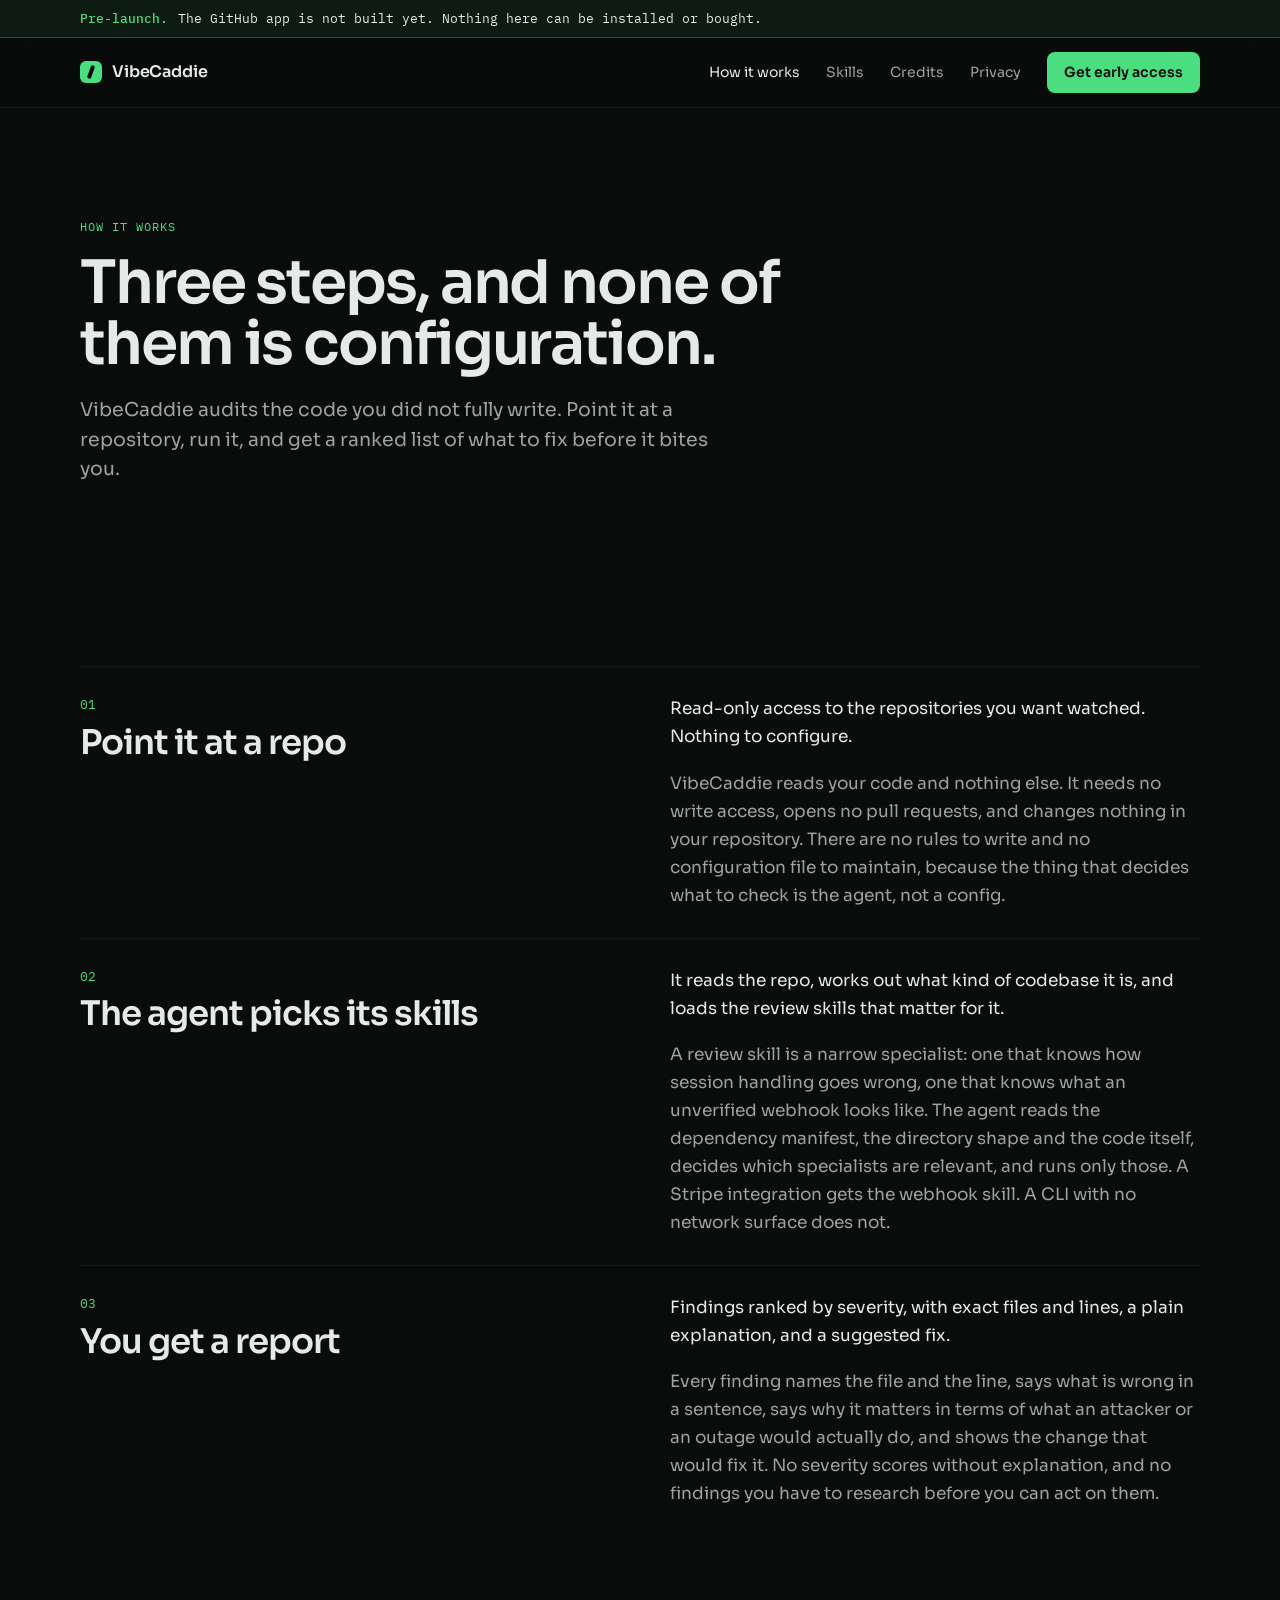
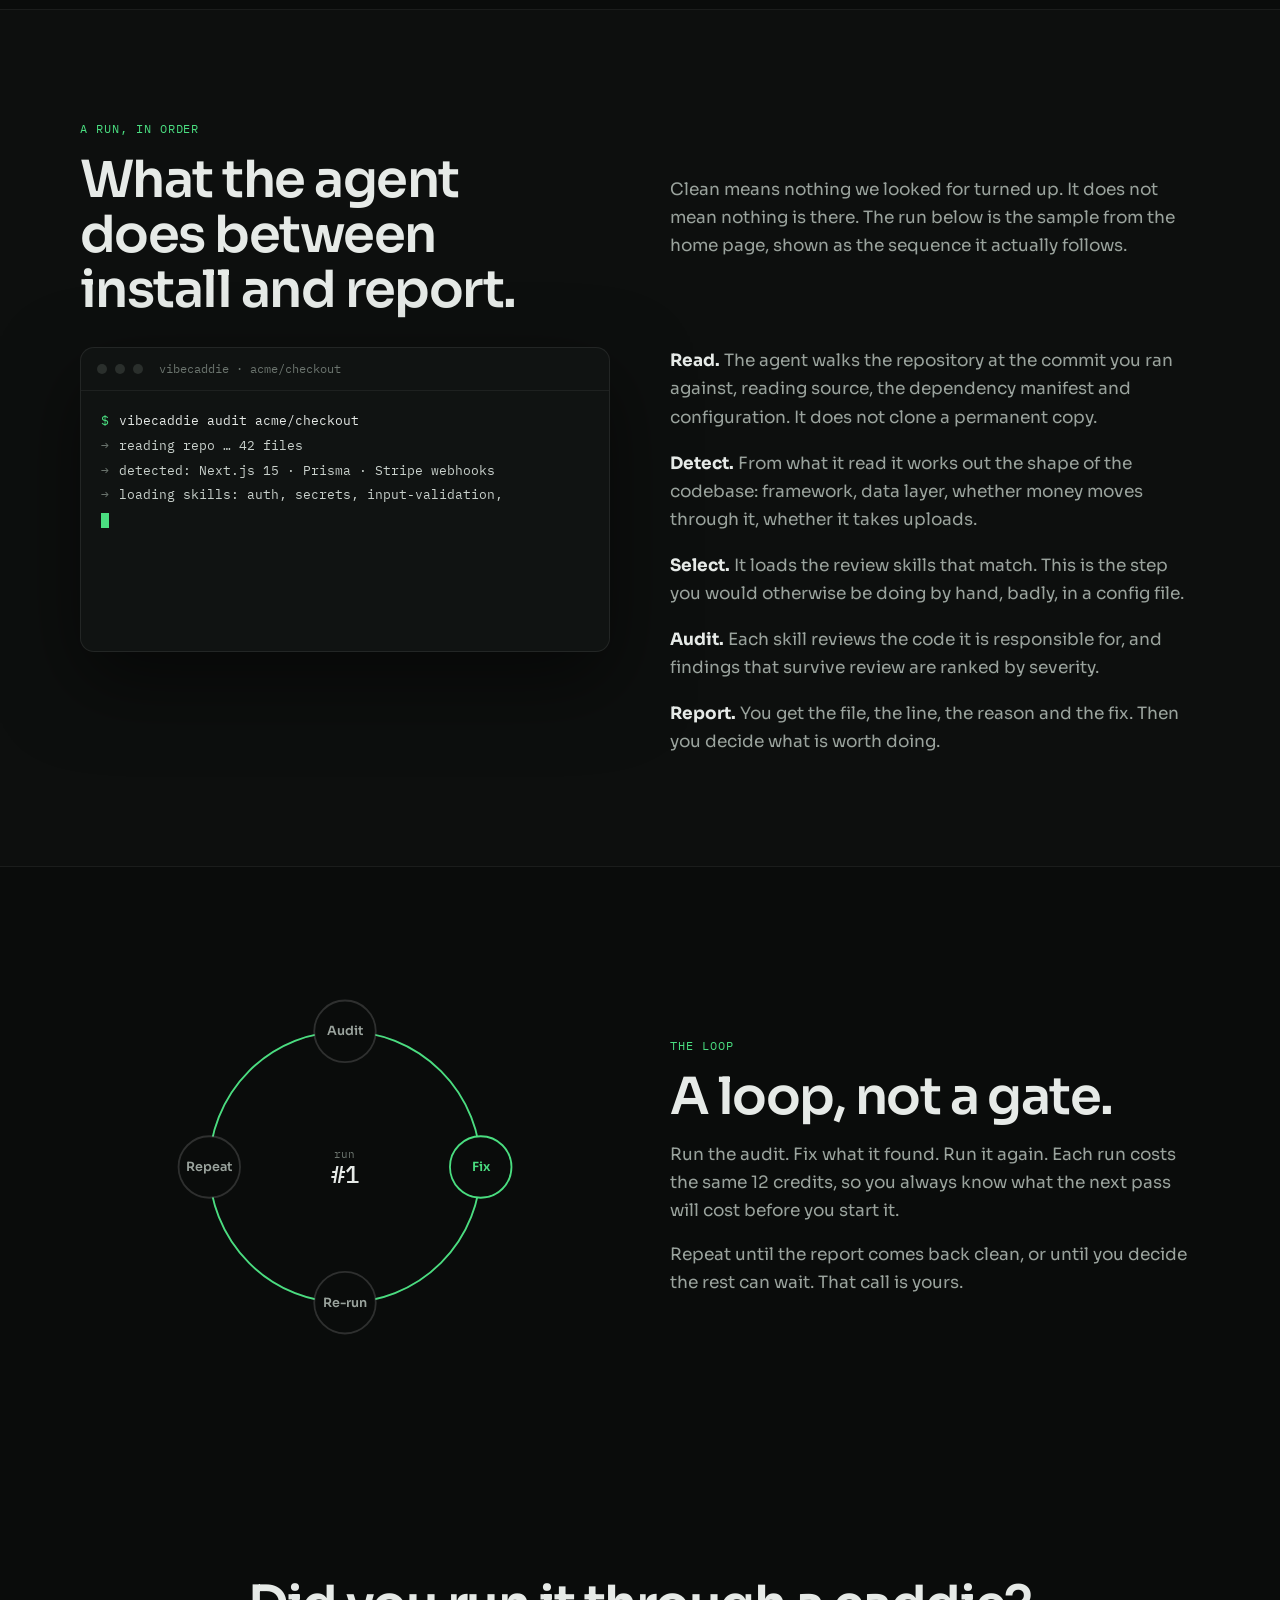
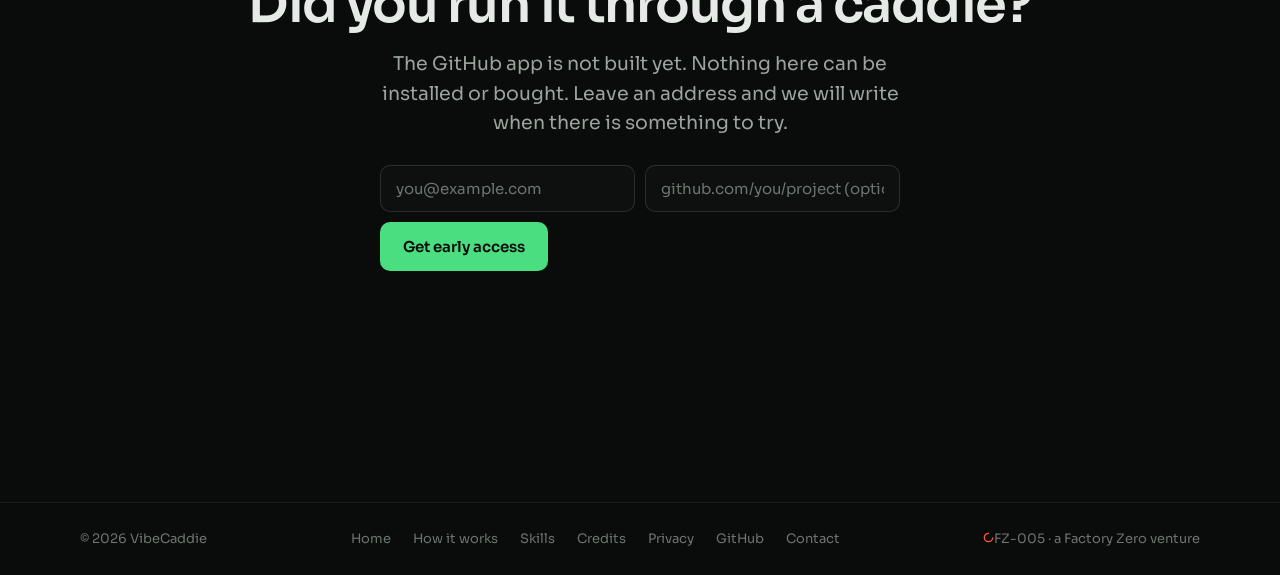
==== how-it-works/index.html @ 2d2e357c "VibeCaddie: the pre-launch site Built from the Claude Design source. Static HTML, vanilla JS, zero d" ====
<!DOCTYPE html>
<html lang="en" class="no-js">
<head>
<meta charset="utf-8">
<meta name="viewport" content="width=device-width, initial-scale=1">
<title>How it works — VibeCaddie</title>
<meta name="description" content="Point VibeCaddie at a repository with read-only access, the agent works out what the codebase is and loads the review skills that apply, and you get a report ranked by severity.">
<link rel="canonical" href="https://vibecaddie.com/how-it-works/">

<meta property="og:type" content="website">
<meta property="og:site_name" content="VibeCaddie">
<meta property="og:title" content="How it works — VibeCaddie">
<meta property="og:description" content="Point VibeCaddie at a repository with read-only access, the agent works out what the codebase is and loads the review skills that apply, and you get a report ranked by severity.">
<meta property="og:url" content="https://vibecaddie.com/how-it-works/">
<meta property="og:image" content="https://vibecaddie.com/assets/og-how-it-works.png">
<meta name="twitter:card" content="summary_large_image">
<meta name="twitter:title" content="How it works — VibeCaddie">
<meta name="twitter:description" content="Point VibeCaddie at a repository with read-only access, the agent works out what the codebase is and loads the review skills that apply, and you get a report ranked by severity.">
<meta name="twitter:image" content="https://vibecaddie.com/assets/og-how-it-works.png">

<meta name="theme-color" content="#0a0c0b">
<link rel="icon" href="/assets/favicon.svg" type="image/svg+xml">
<link rel="apple-touch-icon" href="/assets/apple-touch-icon.png">
<link rel="manifest" href="/site.webmanifest">

<link rel="alternate" type="text/plain" href="/llms.txt" title="Plain-text brief for language models">
<link rel="alternate" type="application/json" href="/vibecaddie.json" title="VibeCaddie as JSON">

<link rel="preconnect" href="https://fonts.googleapis.com">
<link rel="preconnect" href="https://fonts.gstatic.com" crossorigin>
<link href="https://fonts.googleapis.com/css2?family=Sora:wght@400;500;600;700&family=IBM+Plex+Mono:wght@400;500&display=swap" rel="stylesheet">
<link rel="stylesheet" href="/assets/vc.css">

<script type="application/ld+json">{"@context":"https://schema.org","@graph":[{"@type":"Organization","@id":"https://vibecaddie.com/#org","name":"VibeCaddie","url":"https://vibecaddie.com","email":"contact@vibecaddie.com","sameAs":["https://github.com/VibeCaddie","https://factory0.ventures"],"parentOrganization":{"@type":"Organization","name":"Factory Zero","url":"https://factory0.ventures"}},{"@type":"WebSite","@id":"https://vibecaddie.com/#site","url":"https://vibecaddie.com","name":"VibeCaddie","description":"VibeCaddie audits the code you did not fully write. Point it at a repository, run it, and get a ranked list of what to fix before it bites you.","publisher":{"@id":"https://vibecaddie.com/#org"}},{"@type":"SoftwareApplication","@id":"https://vibecaddie.com/#app","name":"VibeCaddie","applicationCategory":"DeveloperApplication","operatingSystem":"Web","description":"VibeCaddie audits the code you did not fully write. Point it at a repository, run it, and get a ranked list of what to fix before it bites you.","offers":[{"@type":"Offer","name":"Starter — 60 credits","price":"15","priceCurrency":"USD","availability":"https://schema.org/PreOrder","description":"Enough to audit one project, fix it, and run it again a few times."},{"@type":"Offer","name":"Regular — 300 credits","price":"60","priceCurrency":"USD","availability":"https://schema.org/PreOrder","description":"A run before every release for the better part of a year."},{"@type":"Offer","name":"Heavy — 1200 credits","price":"180","priceCurrency":"USD","availability":"https://schema.org/PreOrder","description":"Several repositories, or a small team running it on every branch."}]},{"@type":"BreadcrumbList","itemListElement":[{"@type":"ListItem","position":1,"name":"Home","item":"https://vibecaddie.com/"},{"@type":"ListItem","position":2,"name":"How it works","item":"https://vibecaddie.com/how-it-works/"}]}]}</script>
</head>
<body>
<a class="skip" href="#main">Skip to content</a>

<div class="status-bar">
  <div class="wrap"><b>Pre-launch.</b> <span>The GitHub app is not built yet. Nothing here can be installed or bought.</span></div>
</div>

<nav class="nav" data-open="false">
  <div class="wrap">
    <a class="wordmark" href="/"><span class="mark" aria-hidden="true"></span>VibeCaddie</a>
    <button class="nav-toggle" type="button" aria-controls="nav-links">Menu</button>
    <div class="nav-links" id="nav-links">
      <a href="/how-it-works/" aria-current="page">How it works</a>
      <a href="/skills/">Skills</a>
      <a href="/pricing/">Credits</a>
      <a href="/privacy/">Privacy</a>
      <a class="btn btn-primary btn-sm" href="/#early-access">Get early access</a>
    </div>
  </div>
</nav>
<main id="main">

<section class="section wrap" data-reveal>
  <p class="kicker">How it works</p>
  <h1 style="margin:16px 0 0;font-size:clamp(34px,5vw,60px)">Three steps, and none of them is configuration.</h1>
  <p class="lede" style="margin:22px 0 0;max-width:640px">VibeCaddie audits the code you did not fully write. Point it at a repository, run it, and get a ranked list of what to fix before it bites you.</p>
</section>

<section class="section-tight wrap" data-reveal>
  <div class="two-col" style="padding-block:28px;border-top:1px solid var(--line-2)">
    <div>
      <div class="mono" style="color:var(--green);font-size:13px">01</div>
      <h2 style="margin-top:10px;font-size:clamp(24px,3vw,34px)">Point it at a repo</h2>
    </div>
    <div class="stack">
      <p class="body strong-line">Read-only access to the repositories you want watched. Nothing to configure.</p>
      <p class="body">VibeCaddie reads your code and nothing else. It needs no write access, opens no pull requests, and changes nothing in your repository. There are no rules to write and no configuration file to maintain, because the thing that decides what to check is the agent, not a config.</p>
    </div>
  </div>
  <div class="two-col" style="padding-block:28px;border-top:1px solid var(--line-2)">
    <div>
      <div class="mono" style="color:var(--green);font-size:13px">02</div>
      <h2 style="margin-top:10px;font-size:clamp(24px,3vw,34px)">The agent picks its skills</h2>
    </div>
    <div class="stack">
      <p class="body strong-line">It reads the repo, works out what kind of codebase it is, and loads the review skills that matter for it.</p>
      <p class="body">A review skill is a narrow specialist: one that knows how session handling goes wrong, one that knows what an unverified webhook looks like. The agent reads the dependency manifest, the directory shape and the code itself, decides which specialists are relevant, and runs only those. A Stripe integration gets the webhook skill. A CLI with no network surface does not.</p>
    </div>
  </div>
  <div class="two-col" style="padding-block:28px;border-top:1px solid var(--line-2)">
    <div>
      <div class="mono" style="color:var(--green);font-size:13px">03</div>
      <h2 style="margin-top:10px;font-size:clamp(24px,3vw,34px)">You get a report</h2>
    </div>
    <div class="stack">
      <p class="body strong-line">Findings ranked by severity, with exact files and lines, a plain explanation, and a suggested fix.</p>
      <p class="body">Every finding names the file and the line, says what is wrong in a sentence, says why it matters in terms of what an attacker or an outage would actually do, and shows the change that would fix it. No severity scores without explanation, and no findings you have to research before you can act on them.</p>
    </div>
  </div>
</section>

<section class="band">
  <div class="section wrap" data-reveal>
    <div class="two-col center" style="margin-bottom:30px">
      <div>
        <p class="kicker">A run, in order</p>
        <h2 style="margin-top:14px">What the agent does between install and report.</h2>
      </div>
      <p class="body">Clean means nothing we looked for turned up. It does not mean nothing is there. The run below is the sample from the home page, shown as the sequence it actually follows.</p>
    </div>
    <div class="two-col" data-reveal>
      
  <div class="term" data-term>
    <div class="term-bar">
      <i></i><i></i><i></i><span>vibecaddie &middot; acme/checkout</span>
    </div>
    <div class="term-body">
      <div class="term-line is-cmd"><span class="pre">$</span><span class="txt">vibecaddie audit acme/checkout</span></div>
      <div class="term-line"><span class="pre">→</span><span class="txt">reading repo … 42 files</span></div>
      <div class="term-line"><span class="pre">→</span><span class="txt">detected: Next.js 15 · Prisma · Stripe webhooks</span></div>
      <div class="term-line"><span class="pre">→</span><span class="txt">loading skills: auth, secrets, input-validation,</span></div>
      <div class="term-line"><span class="pre"> </span><span class="txt">data-exposure, dependencies, error-handling</span></div>
      <div class="term-line"><span class="pre">→</span><span class="txt">auditing …</span></div>
      <div class="term-line is-ok"><span class="pre">✓</span><span class="txt">2 critical · 3 warnings · 4 notes</span></div>
      <div class="term-line"><span class="pre">·</span><span class="txt">done in 1m 48s · 12 credits</span></div>
      <span class="caret" hidden></span>
    </div>
  </div>
      <div class="stack">
        <p class="body"><b class="strong-line">Read.</b> The agent walks the repository at the commit you ran against, reading source, the dependency manifest and configuration. It does not clone a permanent copy.</p>
        <p class="body"><b class="strong-line">Detect.</b> From what it read it works out the shape of the codebase: framework, data layer, whether money moves through it, whether it takes uploads.</p>
        <p class="body"><b class="strong-line">Select.</b> It loads the review skills that match. This is the step you would otherwise be doing by hand, badly, in a config file.</p>
        <p class="body"><b class="strong-line">Audit.</b> Each skill reviews the code it is responsible for, and findings that survive review are ranked by severity.</p>
        <p class="body"><b class="strong-line">Report.</b> You get the file, the line, the reason and the fix. Then you decide what is worth doing.</p>
      </div>
    </div>
  </div>
</section>

<section class="section wrap two-col center" data-reveal>
  
    <div class="loop-fig" data-loop>
      <svg viewBox="0 0 420 420" width="380" height="380" role="img" aria-label="The audit loop: Audit, then Fix, then Re-run, then Repeat, repeating">
        <circle cx="210" cy="210" r="150" fill="none" stroke="rgba(255,255,255,.08)" stroke-width="2"/>
        <circle class="loop-ring" cx="210" cy="210" r="150" fill="none" stroke="#4ade80" stroke-width="2"/>
        <g class="loop-orbit"><circle cx="210" cy="60" r="7" fill="#4ade80"/></g>
        <g class="loop-node on">
          <circle cx="210" cy="60" r="34"/>
          <text x="210" y="60" text-anchor="middle" dominant-baseline="central">Audit</text>
        </g>
        <g class="loop-node">
          <circle cx="360" cy="210" r="34"/>
          <text x="360" y="210" text-anchor="middle" dominant-baseline="central">Fix</text>
        </g>
        <g class="loop-node">
          <circle cx="210" cy="360" r="34"/>
          <text x="210" y="360" text-anchor="middle" dominant-baseline="central">Re-run</text>
        </g>
        <g class="loop-node">
          <circle cx="60" cy="210" r="34"/>
          <text x="60" y="210" text-anchor="middle" dominant-baseline="central">Repeat</text>
        </g>
        <text x="210" y="200" text-anchor="middle" fill="#6b746e" font-family="IBM Plex Mono,monospace" font-size="12">run</text>
        <text x="210" y="228" text-anchor="middle" fill="#e6eae7" font-family="IBM Plex Mono,monospace" font-size="26" font-weight="500" data-run-no>#1</text>
      </svg>
    </div>
  <div>
    <p class="kicker">The loop</p>
    <h2 style="margin-top:14px">A loop, not a gate.</h2>
    <p class="body" style="margin-top:16px">Run the audit. Fix what it found. Run it again. Each run costs the same 12 credits, so you always know what the next pass will cost before you start it.</p>
    <p class="body" style="margin-top:16px">Repeat until the report comes back clean, or until you decide the rest can wait. That call is yours.</p>
  </div>
</section>


<section class="section wrap" id="early-access" style="text-align:center" data-reveal>
  <h2>Did you run it through a caddie?</h2>
  <p class="lede" style="margin:18px auto 0;max-width:560px">The GitHub app is not built yet. Nothing here can be installed or bought. Leave an address and we will write when there is something to try.</p>
  <div style="display:flex;justify-content:center;margin-top:26px">
<form class="ea" id="early-access-form" data-early-access data-fallback="contact@vibecaddie.com" method="post" action="/api/early-access">
  <div class="ea-row">
    <input type="email" name="email" required autocomplete="email" placeholder="you@example.com" aria-label="Your email address">
    <input type="text" name="repo" placeholder="github.com/you/project (optional)" aria-label="A repository you would point it at">
    <button class="btn btn-primary" type="submit">Get early access</button>
  </div>
  <label class="hp" aria-hidden="true">Company <input type="text" name="company" tabindex="-1" autocomplete="off"></label>
  <p class="ea-msg" role="status" aria-live="polite"></p>
</form></div>
</section>
</main>

<footer class="foot">
  <div class="wrap">
    <span>&copy; <span data-year>2026</span> VibeCaddie</span>
    <nav class="foot-nav" aria-label="Footer">
      <a href="/">Home</a>
      <a href="/how-it-works/">How it works</a>
      <a href="/skills/">Skills</a>
      <a href="/pricing/">Credits</a>
      <a href="/privacy/">Privacy</a>
      <a href="https://github.com/VibeCaddie" rel="noopener">GitHub</a>
      <a href="mailto:contact@vibecaddie.com">Contact</a>
    </nav>
    <span class="fz-credit"><a href="https://factory0.ventures" rel="noopener"><svg class="fz-ring" viewBox="0 0 16 16" width="11" height="11" aria-hidden="true" focusable="false"><circle cx="8" cy="8" r="6.1" fill="none" stroke="#FF5A36" stroke-width="1.9" stroke-dasharray="28.7 9.6"/></svg><span>FZ-005 &middot; a Factory Zero venture</span></a></span>
  </div>
</footer>
<script src="/assets/vc-data.js"></script>
<script src="/assets/vc-common.js"></script>
</body>
</html>
---- assets/vc.css ----
/* VibeCaddie — one stylesheet, token driven.
   Palette and type come from the Claude Design source. */

:root {
  --bg:       #0a0c0b;
  --panel:    #0e100f;
  --panel-2:  #101312;
  --band:     #0d0f0e;
  --ink:      #e6eae7;
  --muted:    #9aa39d;
  --dim:      #6b746e;
  --green:    #4ade80;
  --green-lt: #6ee7a0;
  --critical: #fb7185;
  --warning:  #fbbf24;
  --cream:    #f3e9d6;
  --silver:   #c9d1cc;

  --line:     rgba(255,255,255,.08);
  --line-2:   rgba(255,255,255,.06);
  --line-3:   rgba(255,255,255,.12);
  --green-dim:rgba(74,222,128,.30);
  --green-bg: rgba(74,222,128,.07);

  --sans: 'Sora', system-ui, -apple-system, 'Segoe UI', sans-serif;
  --mono: 'IBM Plex Mono', ui-monospace, SFMono-Regular, Menlo, monospace;

  --wrap: 1200px;
  --gutter: clamp(20px, 5vw, 40px);
}

* { box-sizing: border-box; }

html { scroll-behavior: smooth; }

body {
  margin: 0;
  background: var(--bg);
  color: var(--ink);
  font-family: var(--sans);
  font-size: 16px;
  line-height: 1.5;
  -webkit-font-smoothing: antialiased;
  overflow-x: hidden;
}

a { color: inherit; text-decoration: none; }
a:hover { color: var(--green); }
::selection { background: var(--green); color: var(--bg); }

img, svg { max-width: 100%; }

:focus-visible {
  outline: 2px solid var(--green);
  outline-offset: 3px;
  border-radius: 4px;
}

.skip {
  position: absolute; left: -9999px; top: 0; z-index: 100;
  background: var(--green); color: var(--bg);
  padding: 10px 16px; font-weight: 600; border-radius: 0 0 8px 0;
}
.skip:focus { left: 0; color: var(--bg); }

.wrap { max-width: var(--wrap); margin: 0 auto; padding-inline: var(--gutter); }
.band { background: var(--band); border-block: 1px solid var(--line-2); }

/* ── type ──────────────────────────────────────────────────── */
h1, h2, h3 { font-weight: 600; letter-spacing: -.03em; line-height: 1.08; margin: 0; text-wrap: balance; }
h1 { font-size: clamp(38px, 6vw, 78px); letter-spacing: -.035em; line-height: 1.02; }
h2 { font-size: clamp(28px, 4vw, 52px); }
h3 { font-size: clamp(19px, 2.2vw, 22px); letter-spacing: -.02em; }

p { margin: 0; }
.lede  { font-size: clamp(16px, 1.6vw, 19px); line-height: 1.55; color: var(--muted); }
.body  { font-size: clamp(15px, 1.4vw, 17px); line-height: 1.65; color: var(--muted); }
.strong-line { color: var(--ink); }

.kicker {
  font-family: var(--mono); font-size: 12px; color: var(--green);
  letter-spacing: .08em; text-transform: uppercase; margin: 0;
}
.mono { font-family: var(--mono); }
.dim  { color: var(--dim); }

.section { padding-block: clamp(64px, 9vw, 110px); }
.section-tight { padding-block: clamp(40px, 6vw, 72px); }

/* ── status banner ─────────────────────────────────────────── */
.status-bar {
  background: var(--green-bg);
  border-bottom: 1px solid var(--green-dim);
  font-family: var(--mono); font-size: 12.5px; color: var(--ink);
}
.status-bar .wrap { padding-block: 9px; display: flex; gap: 10px; align-items: baseline; flex-wrap: wrap; }
.status-bar b { color: var(--green); font-weight: 500; }

/* ── nav ───────────────────────────────────────────────────── */
.nav {
  position: sticky; top: 0; z-index: 50;
  background: rgba(10,12,11,.72);
  backdrop-filter: blur(14px);
  border-bottom: 1px solid var(--line-2);
}
.nav .wrap { display: flex; align-items: center; justify-content: space-between; gap: 16px; padding-block: 14px; }
.wordmark { display: inline-flex; align-items: center; gap: 10px; font-weight: 600; letter-spacing: -.01em; font-size: 16px; }
.wordmark:hover { color: var(--ink); }
.mark {
  width: 22px; height: 22px; border-radius: 6px; background: var(--green);
  display: inline-block; position: relative; flex: none;
}
.mark::after {
  content: ''; position: absolute; left: 9px; top: 4px;
  width: 4px; height: 14px; background: var(--bg);
  border-radius: 2px; transform: rotate(20deg);
}
.nav-links { display: flex; gap: 26px; align-items: center; font-size: 14px; color: var(--muted); }
.nav-links a[aria-current="page"] { color: var(--ink); }
.nav-toggle { display: none; }

/* ── buttons ───────────────────────────────────────────────── */
.btn {
  display: inline-flex; align-items: center; justify-content: center; gap: 10px;
  font-family: var(--sans); font-weight: 600; font-size: 15px;
  padding: 14px 22px; border-radius: 10px; border: 1px solid transparent;
  cursor: pointer; transition: transform .2s, box-shadow .2s, background .2s, border-color .2s;
}
.btn-primary { background: var(--green); color: var(--bg); }
.btn-primary:hover { background: var(--green-lt); color: var(--bg); transform: translateY(-2px); box-shadow: 0 12px 40px rgba(74,222,128,.28); }
.btn-ghost { background: transparent; color: var(--ink); border-color: var(--line-3); }
.btn-ghost:hover { border-color: var(--green-dim); color: var(--ink); }
.btn-sm { padding: 9px 16px; font-size: 14px; border-radius: 8px; }
.btn:disabled, .btn[aria-disabled="true"] { opacity: .55; cursor: not-allowed; transform: none; box-shadow: none; }

/* ── hero ──────────────────────────────────────────────────── */
.hero { position: relative; }
.hero .wrap {
  display: grid; grid-template-columns: minmax(0,1.1fr) minmax(0,.9fr);
  gap: clamp(32px, 5vw, 56px); align-items: center;
  padding-block: clamp(56px, 9vw, 130px);
}
.hero-grid {
  position: absolute; inset: 0; pointer-events: none;
  background-image:
    linear-gradient(rgba(255,255,255,.035) 1px, transparent 1px),
    linear-gradient(90deg, rgba(255,255,255,.035) 1px, transparent 1px);
  background-size: 64px 64px;
  -webkit-mask-image: radial-gradient(ellipse 70% 60% at 50% 40%, #000 30%, transparent 100%);
          mask-image: radial-gradient(ellipse 70% 60% at 50% 40%, #000 30%, transparent 100%);
}
.hero-col { position: relative; }
.pill {
  display: inline-flex; align-items: center; gap: 8px;
  font-family: var(--mono); font-size: 12px; color: var(--green);
  border: 1px solid var(--green-dim); padding: 6px 12px; border-radius: 999px;
}
.pill .dot { width: 6px; height: 6px; border-radius: 50%; background: var(--green); flex: none; }
h1 .accent { color: var(--green); }
.hero-actions { display: flex; align-items: center; gap: 18px; flex-wrap: wrap; margin-top: 34px; }
.hero-note { font-family: var(--mono); font-size: 13px; color: var(--dim); }

/* ── terminal ──────────────────────────────────────────────── */
.term {
  background: var(--panel-2); border: 1px solid var(--line);
  border-radius: 14px; overflow: hidden; box-shadow: 0 30px 80px rgba(0,0,0,.5);
}
.term-bar {
  display: flex; align-items: center; gap: 8px; padding: 12px 16px;
  border-bottom: 1px solid var(--line-2);
  font-family: var(--mono); font-size: 12px; color: var(--dim);
}
.term-bar i { width: 10px; height: 10px; border-radius: 50%; background: #2a2f2c; display: inline-block; }
.term-bar span { margin-left: 8px; }
.term-body {
  padding: 18px 20px; min-height: 260px;
  font-family: var(--mono); font-size: 13px; line-height: 1.9; color: var(--silver);
}
.term-line { display: flex; gap: 10px; }
.term-line .pre { flex: none; color: var(--dim); }
.term-line.is-cmd .pre { color: var(--green); }
.term-line.is-cmd .txt { color: var(--ink); }
.term-line.is-ok  .pre { color: var(--green); }
.term-line.is-ok  .txt { color: var(--ink); }
.caret {
  display: inline-block; width: 8px; height: 15px; background: var(--green);
  vertical-align: middle; animation: vcBlink 1s steps(1) infinite;
}

/* ── cards ─────────────────────────────────────────────────── */
.cards { display: grid; grid-template-columns: repeat(3, minmax(0,1fr)); gap: 20px; }
.card {
  padding: 28px 26px; border: 1px solid var(--line); border-radius: 14px;
  background: var(--panel); transition: border-color .3s, transform .3s;
}
.card:hover { border-color: var(--green-dim); transform: translateY(-4px); }
.card .n { font-family: var(--mono); font-size: 13px; color: var(--green); }
.card h3 { margin: 16px 0 10px; }
.card p { color: var(--muted); line-height: 1.6; font-size: 15.5px; }

.two-col { display: grid; grid-template-columns: minmax(0,1fr) minmax(0,1fr); gap: clamp(28px, 5vw, 60px); align-items: start; }
.two-col.center { align-items: center; }
.stack { display: flex; flex-direction: column; gap: 18px; }

/* ── sample report ─────────────────────────────────────────── */
.sample-note {
  display: inline-flex; align-items: center; gap: 8px;
  font-family: var(--mono); font-size: 12px; color: var(--warning);
  border: 1px solid rgba(251,191,36,.35); background: rgba(251,191,36,.08);
  padding: 5px 11px; border-radius: 999px;
}
.report {
  background: var(--bg); border: 1px solid var(--line-3);
  border-radius: 16px; overflow: hidden; box-shadow: 0 40px 100px rgba(0,0,0,.55);
}
.report-head {
  display: flex; justify-content: space-between; align-items: center; gap: 16px;
  padding: 16px 22px; border-bottom: 1px solid var(--line); flex-wrap: wrap;
  font-family: var(--mono); font-size: 13px;
}
.report-head .repo { color: var(--dim); }
.chips { display: flex; gap: 8px; font-family: var(--mono); font-size: 12px; flex-wrap: wrap; }
.chip { padding: 4px 10px; border-radius: 6px; }
.chip.critical { background: rgba(251,113,133,.12); color: var(--critical); }
.chip.warning  { background: rgba(251,191,36,.12);  color: var(--warning); }
.chip.note     { background: rgba(255,255,255,.06); color: var(--muted); }
.report-scope {
  padding: 11px 22px; font-family: var(--mono); font-size: 12.5px;
  color: var(--dim); border-bottom: 1px solid var(--line-2);
}
.report-body { display: grid; grid-template-columns: minmax(0,1fr) minmax(0,1.15fr); }
.finding-list { border-right: 1px solid var(--line-2); }
.finding {
  display: flex; gap: 14px; padding: 15px 22px; width: 100%;
  border: 0; border-bottom: 1px solid rgba(255,255,255,.05);
  background: transparent; cursor: pointer; text-align: left;
  font-family: var(--sans); color: var(--ink); transition: background .2s;
}
.finding:hover { background: rgba(255,255,255,.03); }
.finding[aria-selected="true"] { background: var(--green-bg); }
.finding .dot { margin-top: 6px; width: 8px; height: 8px; border-radius: 50%; flex: none; }
.finding .dot.critical { background: var(--critical); }
.finding .dot.warning  { background: var(--warning); }
.finding .t { font-size: 14.5px; line-height: 1.4; }
.finding .p { margin-top: 5px; font-family: var(--mono); font-size: 12px; color: var(--dim);
  white-space: nowrap; overflow: hidden; text-overflow: ellipsis; }
.finding-more { padding: 13px 22px; font-family: var(--mono); font-size: 12px; color: var(--dim); }
.detail { padding: 24px 26px; }
.detail-meta { display: flex; align-items: center; gap: 10px; font-family: var(--mono); font-size: 12px; flex-wrap: wrap; }
.sev {
  padding: 3px 8px; border-radius: 5px; text-transform: uppercase; letter-spacing: .06em;
}
.sev.critical { background: rgba(251,113,133,.12); color: var(--critical); }
.sev.warning  { background: rgba(251,191,36,.12);  color: var(--warning); }
.detail h3 { margin: 13px 0 0; line-height: 1.3; }
.detail-path { margin-top: 6px; font-family: var(--mono); font-size: 12.5px; color: var(--green); word-break: break-all; }
.detail-grid { margin-top: 20px; display: grid; gap: 14px; font-size: 14.5px; line-height: 1.6; color: var(--silver); }
.detail-grid .label {
  color: var(--dim); font-family: var(--mono); font-size: 12px;
  text-transform: uppercase; letter-spacing: .06em; display: block; margin-bottom: 4px;
}
.diff {
  margin-top: 18px; background: var(--panel); border: 1px solid rgba(255,255,255,.07);
  border-radius: 10px; padding: 13px 0; font-family: var(--mono);
  font-size: 12.5px; line-height: 1.75; overflow-x: auto;
}
.diff div { white-space: pre; padding-inline: 15px; color: var(--muted); }
.diff .add { color: var(--green); background: rgba(74,222,128,.08); }
.diff .del { color: var(--critical); background: rgba(251,113,133,.08); }

/* ── skills ────────────────────────────────────────────────── */
.skill-cloud { display: flex; flex-wrap: wrap; gap: 10px; position: relative; padding-bottom: 18px; }
.skill-tag {
  display: inline-flex; align-items: center; gap: 10px;
  padding: 11px 15px; border-radius: 10px; font-size: 14px; font-weight: 500;
  border: 1px solid var(--line); background: var(--panel); color: var(--dim);
  transition: color .5s, background .5s, border-color .5s, transform .5s;
}
.skill-tag .dot { width: 7px; height: 7px; border-radius: 50%; background: #2a2f2c; flex: none; transition: background .5s, box-shadow .5s; }
.skill-tag .loaded { font-family: var(--mono); font-size: 11px; color: var(--green); opacity: 0; transition: opacity .4s; }
.skill-tag.on { border-color: rgba(74,222,128,.45); background: var(--green-bg); color: var(--ink); transform: translateY(-2px); }
.skill-tag.on .dot { background: var(--green); box-shadow: 0 0 10px var(--green); }
.skill-tag.on .loaded { opacity: 1; }
.detect-row { margin-top: 26px; display: flex; align-items: center; gap: 12px; font-family: var(--mono); font-size: 13px; flex-wrap: wrap; }
.detect-name { color: var(--ink); padding: 6px 12px; border: 1px solid var(--line-3); border-radius: 6px; min-width: 200px; display: inline-block; }

.skill-table { display: grid; gap: 0; border: 1px solid var(--line); border-radius: 14px; overflow: hidden; }
.skill-row { display: grid; grid-template-columns: minmax(0,.8fr) minmax(0,2fr); gap: 20px; padding: 20px 24px; border-bottom: 1px solid var(--line-2); background: var(--panel); }
.skill-row:last-child { border-bottom: 0; }
.skill-row h3 { font-size: 17px; letter-spacing: -.01em; }
.skill-row p { color: var(--muted); font-size: 15px; line-height: 1.6; }

/* ── loop diagram ──────────────────────────────────────────── */
.loop-fig { display: flex; justify-content: center; }
.loop-fig svg { max-width: 100%; height: auto; }
.loop-node circle { fill: var(--bg); stroke: rgba(255,255,255,.15); stroke-width: 2; transition: stroke .4s; }
.loop-node text  { fill: var(--muted); font-family: var(--sans); font-size: 14px; font-weight: 600; transition: fill .4s; }
.loop-node.on circle { stroke: var(--green); }
.loop-node.on text   { fill: var(--green); }

/* ── pricing ───────────────────────────────────────────────── */
.packs { display: grid; grid-template-columns: repeat(3, minmax(0,1fr)); gap: 20px; align-items: stretch; }
.pack {
  position: relative; padding: 30px 28px; border-radius: 16px;
  border: 1px solid var(--line); background: var(--panel);
  display: flex; flex-direction: column; gap: 18px;
  transition: transform .3s, border-color .3s;
}
.pack:hover { transform: translateY(-6px); border-color: rgba(74,222,128,.5); }
.pack-name { font-size: 15px; font-weight: 600; color: var(--ink); }
.pack-price { display: flex; align-items: baseline; gap: 8px; }
.pack-price b { font-size: 42px; font-weight: 600; letter-spacing: -.03em; }
.pack-price span { color: var(--dim); font-size: 14px; }
.pack-rows {
  font-family: var(--mono); font-size: 13px; color: var(--muted);
  display: grid; gap: 6px; padding-block: 15px;
  border-block: 1px solid rgba(255,255,255,.07);
}
.pack-rows div { display: flex; justify-content: space-between; gap: 12px; }
.pack-rows b { color: var(--ink); font-weight: 400; }
.pack-rows .per { color: var(--green); }
.pack-desc { font-size: 14px; color: var(--muted); line-height: 1.55; flex: 1; }
.pack-cta {
  text-align: center; padding: 12px; border-radius: 9px;
  font-family: var(--mono); font-size: 13px; color: var(--dim);
  border: 1px dashed var(--line-3);
}

/* ── faq ───────────────────────────────────────────────────── */
.faq { display: grid; gap: 0; border-top: 1px solid var(--line-2); }
.faq-item { border-bottom: 1px solid var(--line-2); padding-block: 22px; }
.faq-item h3 { font-size: 17px; margin-bottom: 8px; }
.faq-item p { color: var(--muted); font-size: 15.5px; line-height: 1.6; }

/* ── facts table ───────────────────────────────────────────── */
.facts { width: 100%; border-collapse: collapse; }
.facts th, .facts td { text-align: left; vertical-align: top; padding: 15px 0; border-bottom: 1px solid var(--line-2); }
.facts th { width: 34%; font-weight: 500; color: var(--ink); font-size: 15px; padding-right: 20px; }
.facts td { color: var(--muted); font-size: 15px; line-height: 1.6; }

/* ── mascots ───────────────────────────────────────────────── */
.mascot { position: absolute; pointer-events: none; z-index: 2; }
.mascot svg { display: block; height: auto; }
.mascot--hero  { right: 3%;  top: -104px; width: clamp(92px, 13vw, 164px); }
.mascot--report{ left: -14px; bottom: -34px; width: clamp(84px, 11vw, 140px); }
.mascot--skills{ left: -46px; bottom: -74px; width: clamp(68px, 8vw, 104px); transform: scaleX(-1); }
.mascot--price { right: 8px;  bottom: -26px; width: clamp(76px, 10vw, 118px); }

/* ── early access form ─────────────────────────────────────── */
.ea { max-width: 520px; }
.ea-row { display: flex; gap: 10px; flex-wrap: wrap; }
.ea input {
  flex: 1 1 220px; min-width: 0;
  background: var(--panel); border: 1px solid var(--line-3); border-radius: 10px;
  padding: 13px 15px; color: var(--ink); font-family: var(--sans); font-size: 15px;
}
.ea input::placeholder { color: var(--dim); }
.ea input:focus { outline: 2px solid var(--green); outline-offset: 2px; border-color: transparent; }
.ea .hp { position: absolute; left: -9999px; width: 1px; height: 1px; overflow: hidden; }
.ea-msg { margin-top: 12px; font-family: var(--mono); font-size: 13px; min-height: 20px; }
.ea-msg.ok   { color: var(--green); }
.ea-msg.err  { color: var(--warning); }

/* ── footer ────────────────────────────────────────────────── */
.foot { border-top: 1px solid var(--line-2); margin-top: clamp(48px, 7vw, 90px); }
.foot .wrap { padding-block: 26px; display: flex; justify-content: space-between; align-items: center; gap: 18px; flex-wrap: wrap; font-size: 13px; color: var(--dim); }
.foot-nav { display: flex; gap: 22px; flex-wrap: wrap; }
.fz-credit { display: inline-flex; align-items: center; gap: 7px; }
.fz-ring { flex: none; }

/* ── reveal ────────────────────────────────────────────────── */
[data-reveal] { opacity: 0; transform: translateY(24px); transition: opacity .8s cubic-bezier(.2,.8,.2,1), transform .8s cubic-bezier(.2,.8,.2,1); }
[data-reveal].in { opacity: 1; transform: none; }
.no-js [data-reveal] { opacity: 1; transform: none; }

@keyframes vcBlink { 0%,49% { opacity: 1 } 50%,100% { opacity: 0 } }
@keyframes vcFloat { 0%,100% { transform: translateY(0) rotate(-1deg) } 50% { transform: translateY(-10px) rotate(1.5deg) } }
@keyframes vcSpin  { to { transform: rotate(360deg) } }
@keyframes vcDash  { to { stroke-dashoffset: 0 } }
.float { animation: vcFloat 6s ease-in-out infinite; }
.mascot--report .float { animation-duration: 7s; }
.mascot--skills .float { animation-duration: 8s; }
.mascot--price  .float { animation-duration: 6.5s; }
.loop-orbit { animation: vcSpin 8s linear infinite; transform-origin: 210px 210px; }
.loop-ring  { stroke-dasharray: 942; stroke-dashoffset: 942; transform: rotate(-90deg); transform-origin: 210px 210px; }
.loop-ring.in { animation: vcDash 2.2s ease-out forwards; }

/* ── responsive ────────────────────────────────────────────── */
@media (max-width: 900px) {
  .hero .wrap { grid-template-columns: minmax(0,1fr); }
  .two-col { grid-template-columns: minmax(0,1fr); }
  .cards, .packs { grid-template-columns: minmax(0,1fr); }
  .report-body { grid-template-columns: minmax(0,1fr); }
  .finding-list { border-right: 0; border-bottom: 1px solid var(--line-2); }
  .skill-row { grid-template-columns: minmax(0,1fr); gap: 8px; }
  .mascot--hero { position: static; width: 132px; margin: 0 0 8px; }
  .mascot--report, .mascot--skills, .mascot--price { display: none; }

  .nav-toggle {
    display: inline-flex; align-items: center; gap: 8px;
    background: transparent; border: 1px solid var(--line-3); border-radius: 8px;
    color: var(--ink); font-family: var(--mono); font-size: 13px;
    padding: 8px 13px; cursor: pointer;
  }
  .nav-links {
    display: none; position: absolute; left: 0; right: 0; top: 100%;
    flex-direction: column; align-items: stretch; gap: 0;
    background: var(--bg); border-bottom: 1px solid var(--line);
    padding: 8px var(--gutter) 18px;
  }
  .nav[data-open="true"] .nav-links { display: flex; }
  .nav-links a { padding-block: 12px; border-bottom: 1px solid var(--line-2); }
  .nav-links .btn { margin-top: 14px; }
  .nav .wrap { position: relative; }
}

@media (max-width: 420px) {
  .term-body { font-size: 12px; padding: 14px 15px; }
  .report-head, .report-scope, .finding, .detail { padding-inline: 16px; }
  .pack-price b { font-size: 36px; }
}

@media (prefers-reduced-motion: reduce) {
  html { scroll-behavior: auto; }
  *, *::before, *::after { animation: none !important; transition: none !important; }
  [data-reveal] { opacity: 1; transform: none; }
  .loop-ring { stroke-dashoffset: 0; }
}
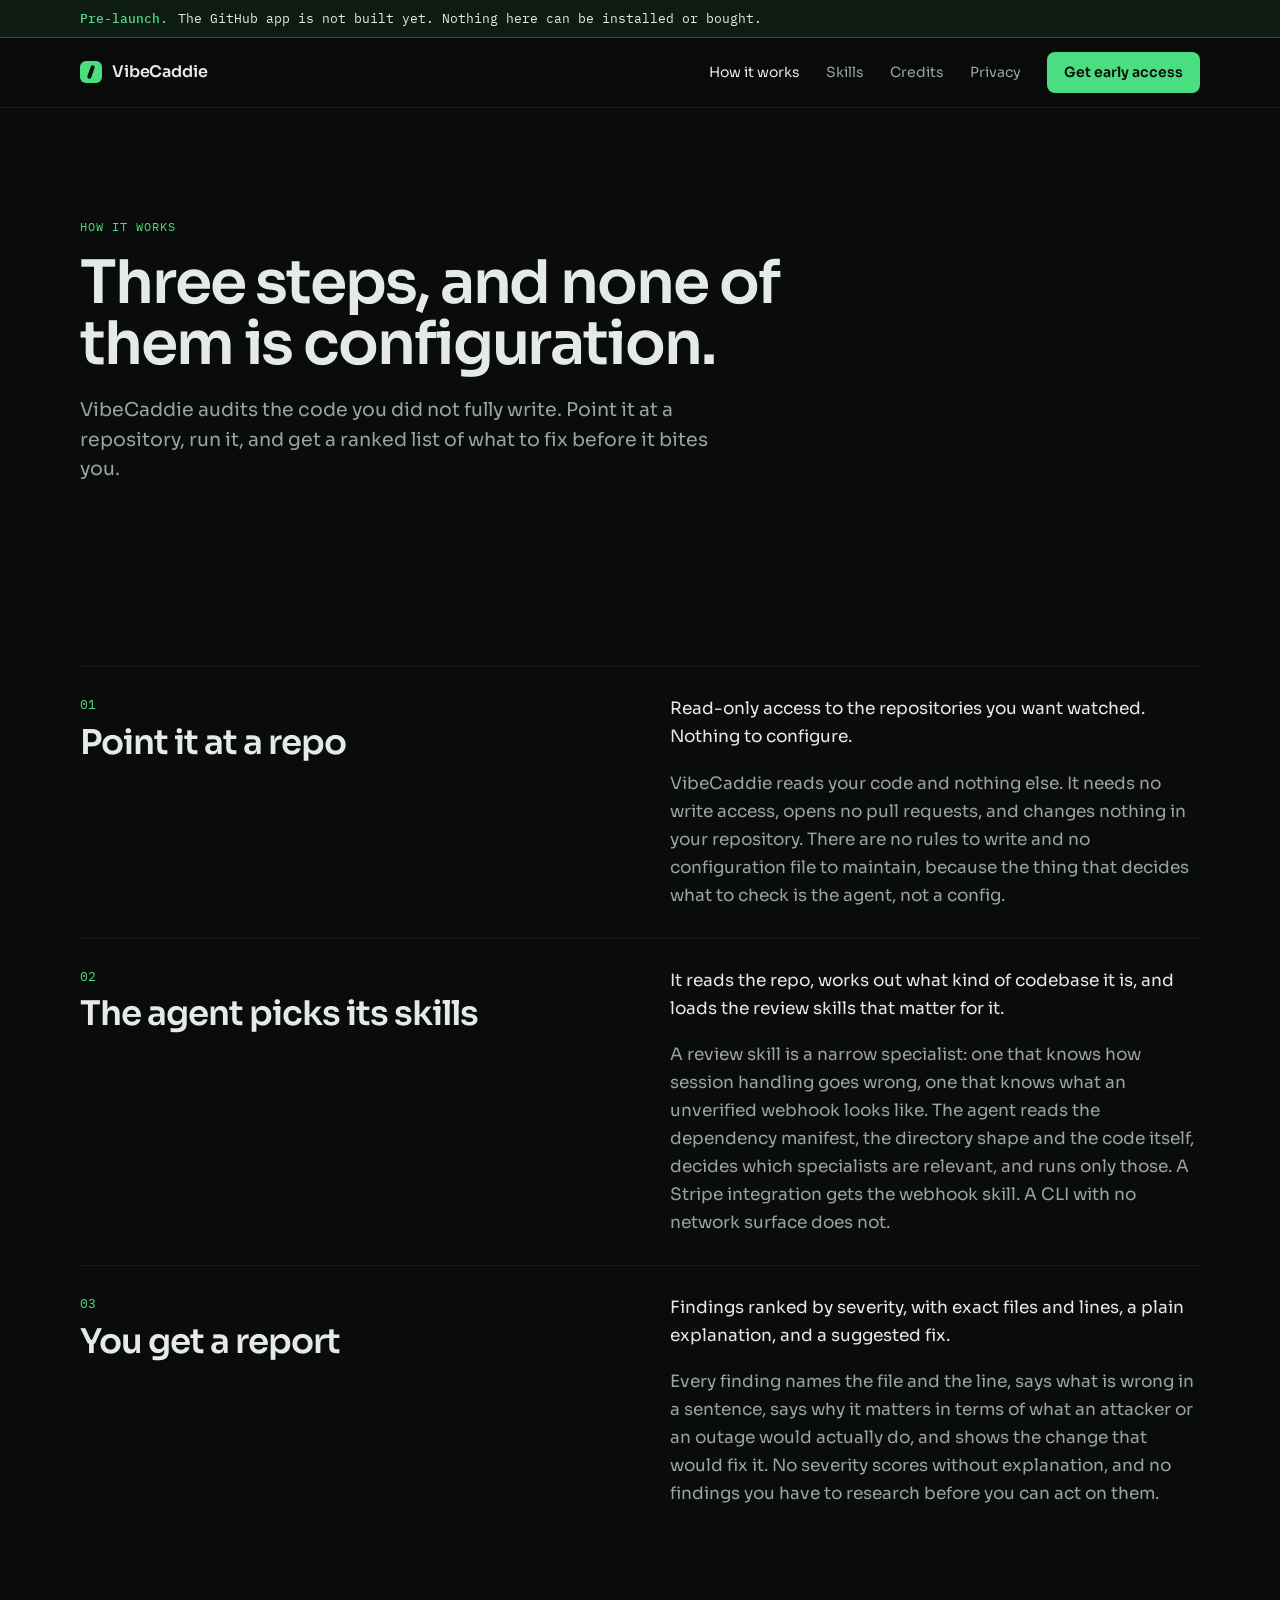
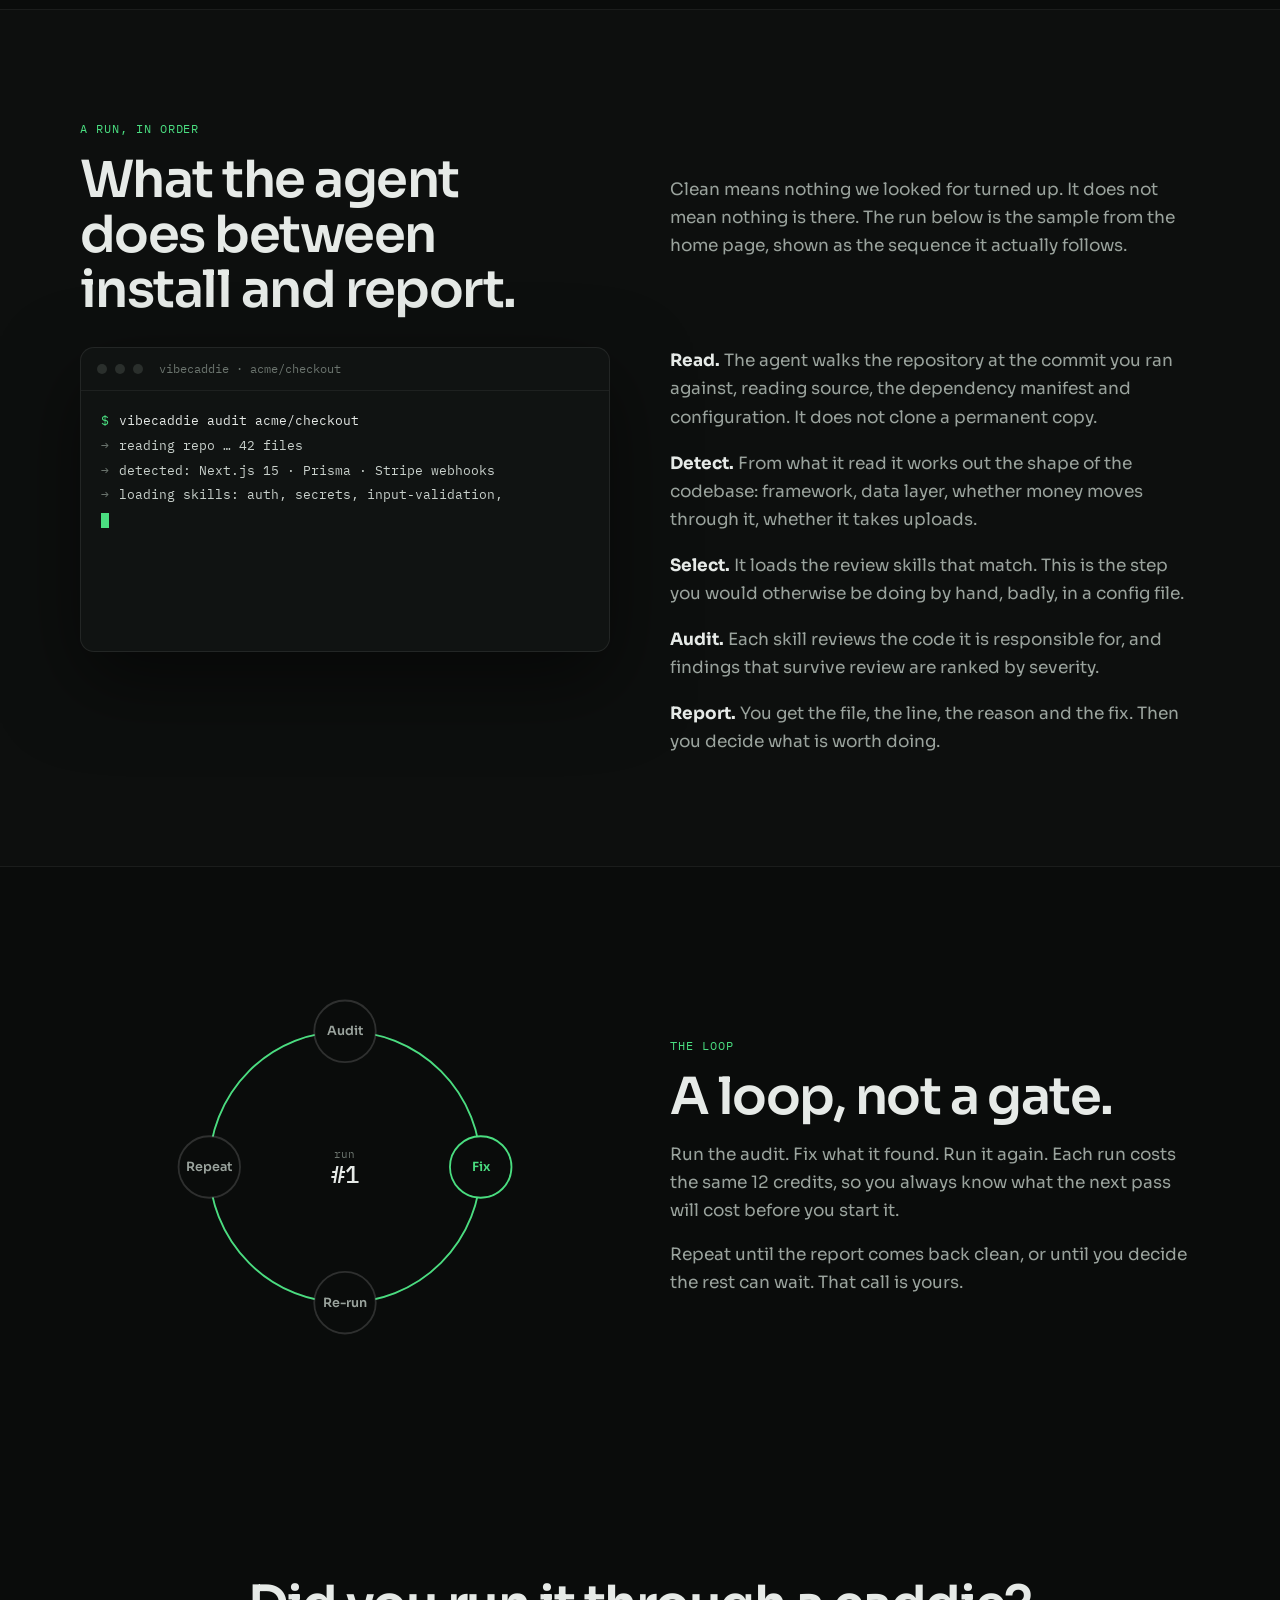
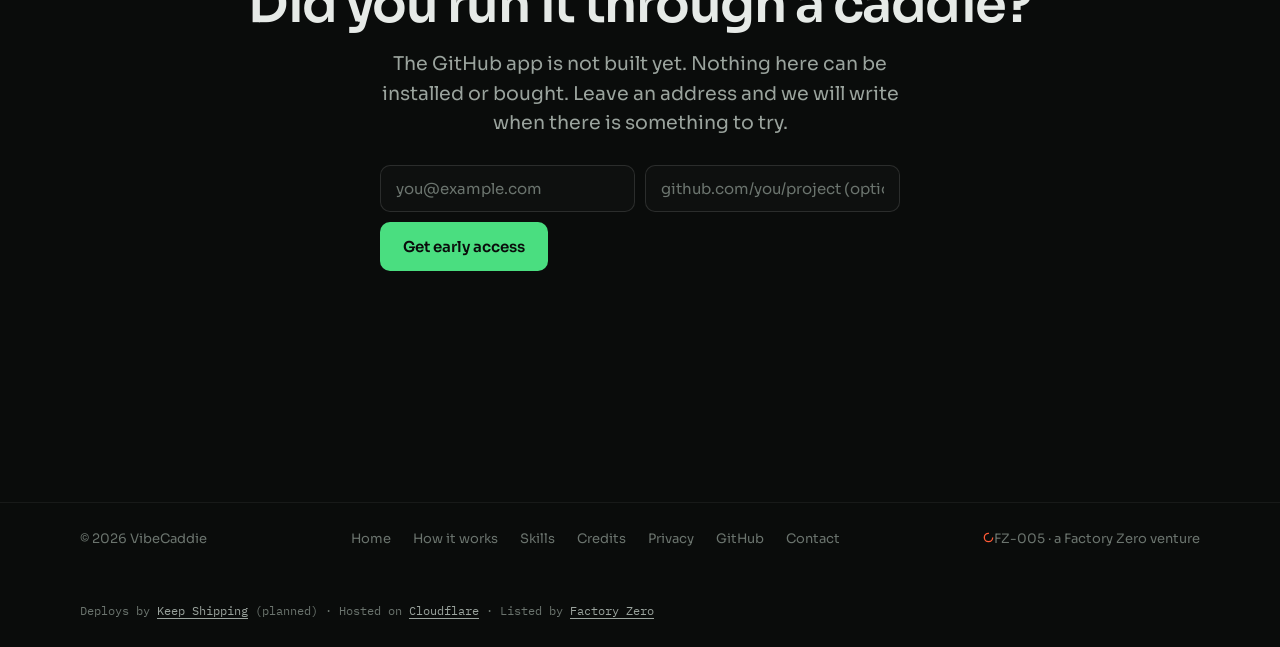
==== commit 49660b7e: "Built with: a generated footer line, processor list and llms.txt section from the Factory Zero regis" ====
--- a/how-it-works/index.html
+++ b/how-it-works/index.html
@@ -198,6 +198,11 @@
     </nav>
     <span class="fz-credit"><a href="https://factory0.ventures" rel="noopener"><svg class="fz-ring" viewBox="0 0 16 16" width="11" height="11" aria-hidden="true" focusable="false"><circle cx="8" cy="8" r="6.1" fill="none" stroke="#FF5A36" stroke-width="1.9" stroke-dasharray="28.7 9.6"/></svg><span>FZ-005 &middot; a Factory Zero venture</span></a></span>
   </div>
+  <div class="wrap foot-built">
+    <!-- built-with:start -->
+    <p class="built-with">Deploys by <a href="https://keepshipping.run/">Keep Shipping</a> <span class="built-with__planned">(planned)</span> &middot; Hosted on <a href="https://www.cloudflare.com">Cloudflare</a> &middot; Listed by <a href="https://factory0.ventures/ventures/vibecaddie/">Factory Zero</a></p>
+    <!-- built-with:end -->
+  </div>
 </footer>
 <script src="/assets/vc-data.js"></script>
 <script src="/assets/vc-common.js"></script>
--- a/assets/vc.css
+++ b/assets/vc.css
@@ -365,6 +365,15 @@
 .foot { border-top: 1px solid var(--line-2); margin-top: clamp(48px, 7vw, 90px); }
 .foot .wrap { padding-block: 26px; display: flex; justify-content: space-between; align-items: center; gap: 18px; flex-wrap: wrap; font-size: 13px; color: var(--dim); }
 .foot-nav { display: flex; gap: 22px; flex-wrap: wrap; }
+/* "Built with": generated from tools/built-with.json; planned ones say so. */
+.foot-built { padding-block: 0 26px; }
+.built-with { margin: 0; font-family: var(--mono); font-size: 11.5px; line-height: 1.8; color: var(--dim); overflow-wrap: anywhere; }
+.built-with a { color: var(--muted); text-decoration: underline; text-underline-offset: 3px; }
+.built-with a:hover { color: var(--green); }
+.built-with__planned { color: var(--dim); }
+.subprocessors { margin: 18px 0 0; padding-left: 20px; display: grid; gap: 10px; color: var(--muted); line-height: 1.6; max-width: 760px; }
+.subprocessors a, .subprocessors__sister a { color: var(--green); }
+.subprocessors__sister { margin: 18px 0 0; color: var(--muted); line-height: 1.6; max-width: 760px; }
 .fz-credit { display: inline-flex; align-items: center; gap: 7px; }
 .fz-ring { flex: none; }
 
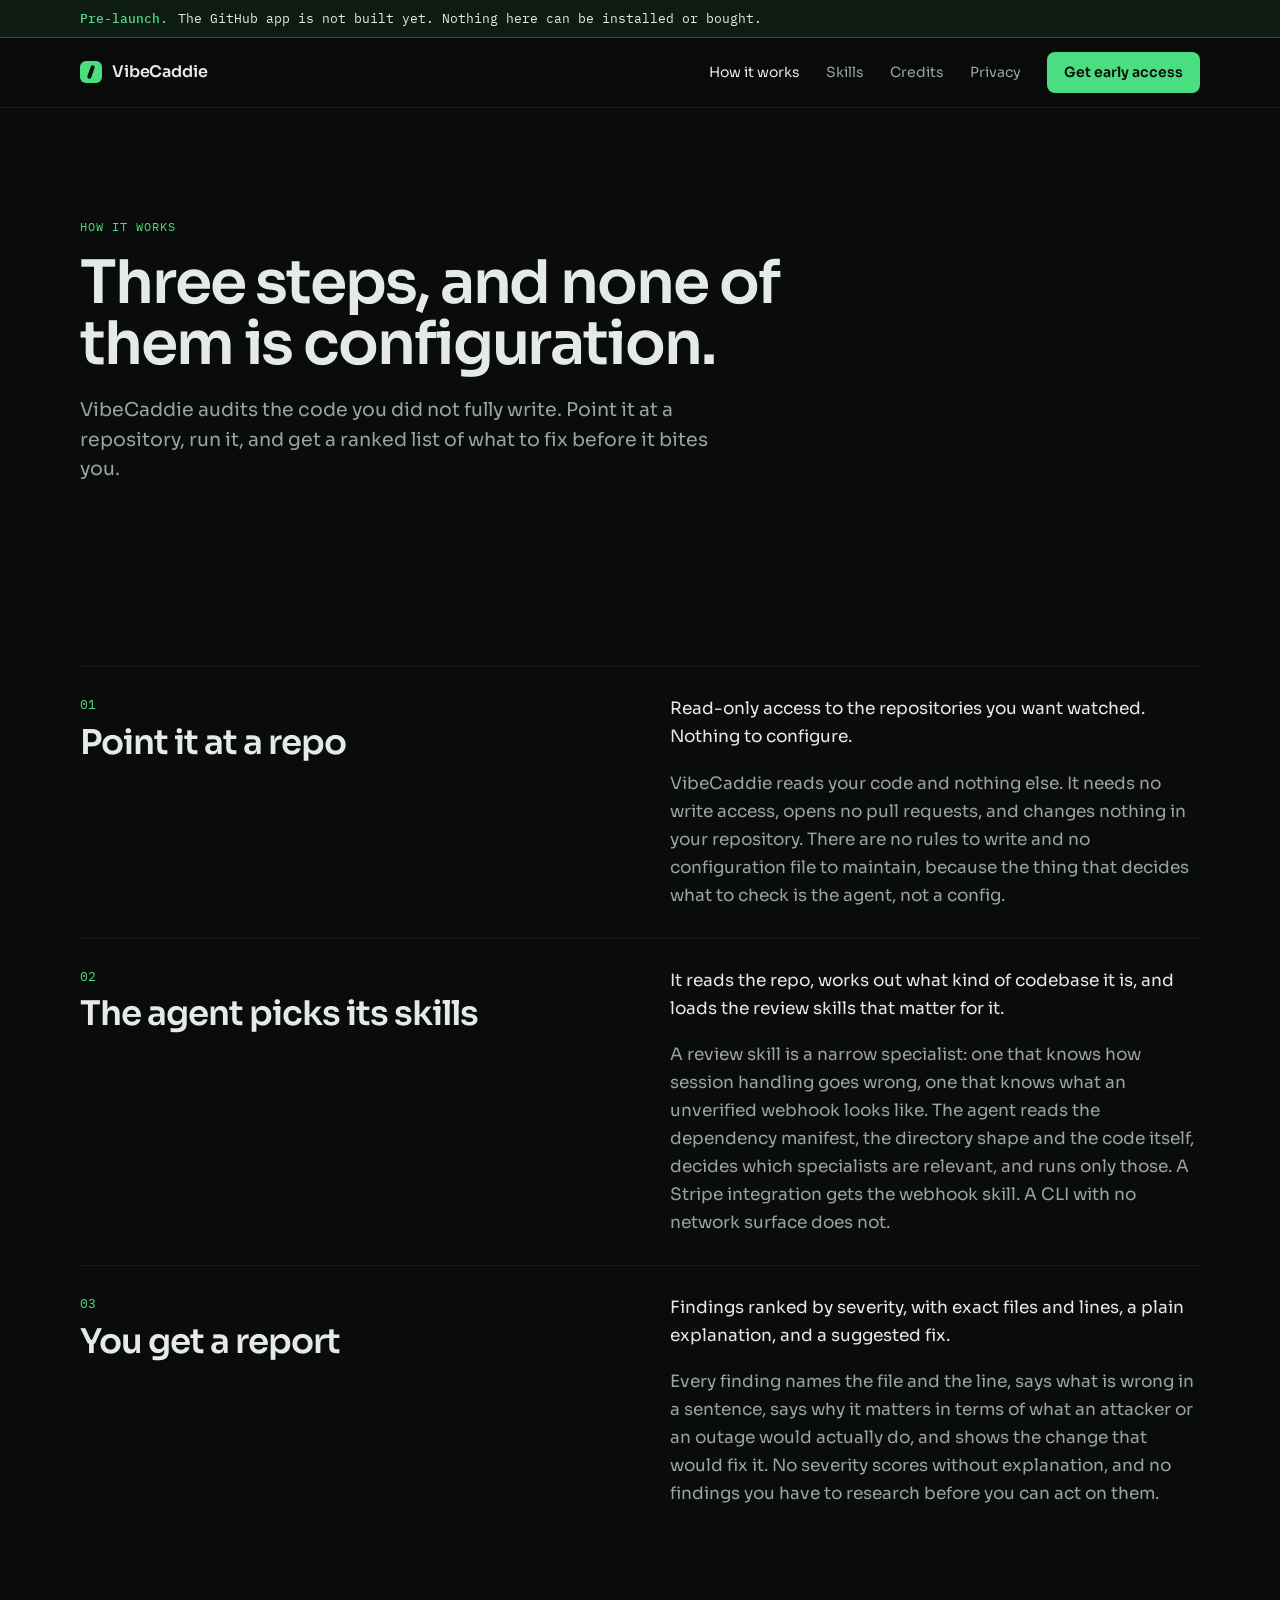
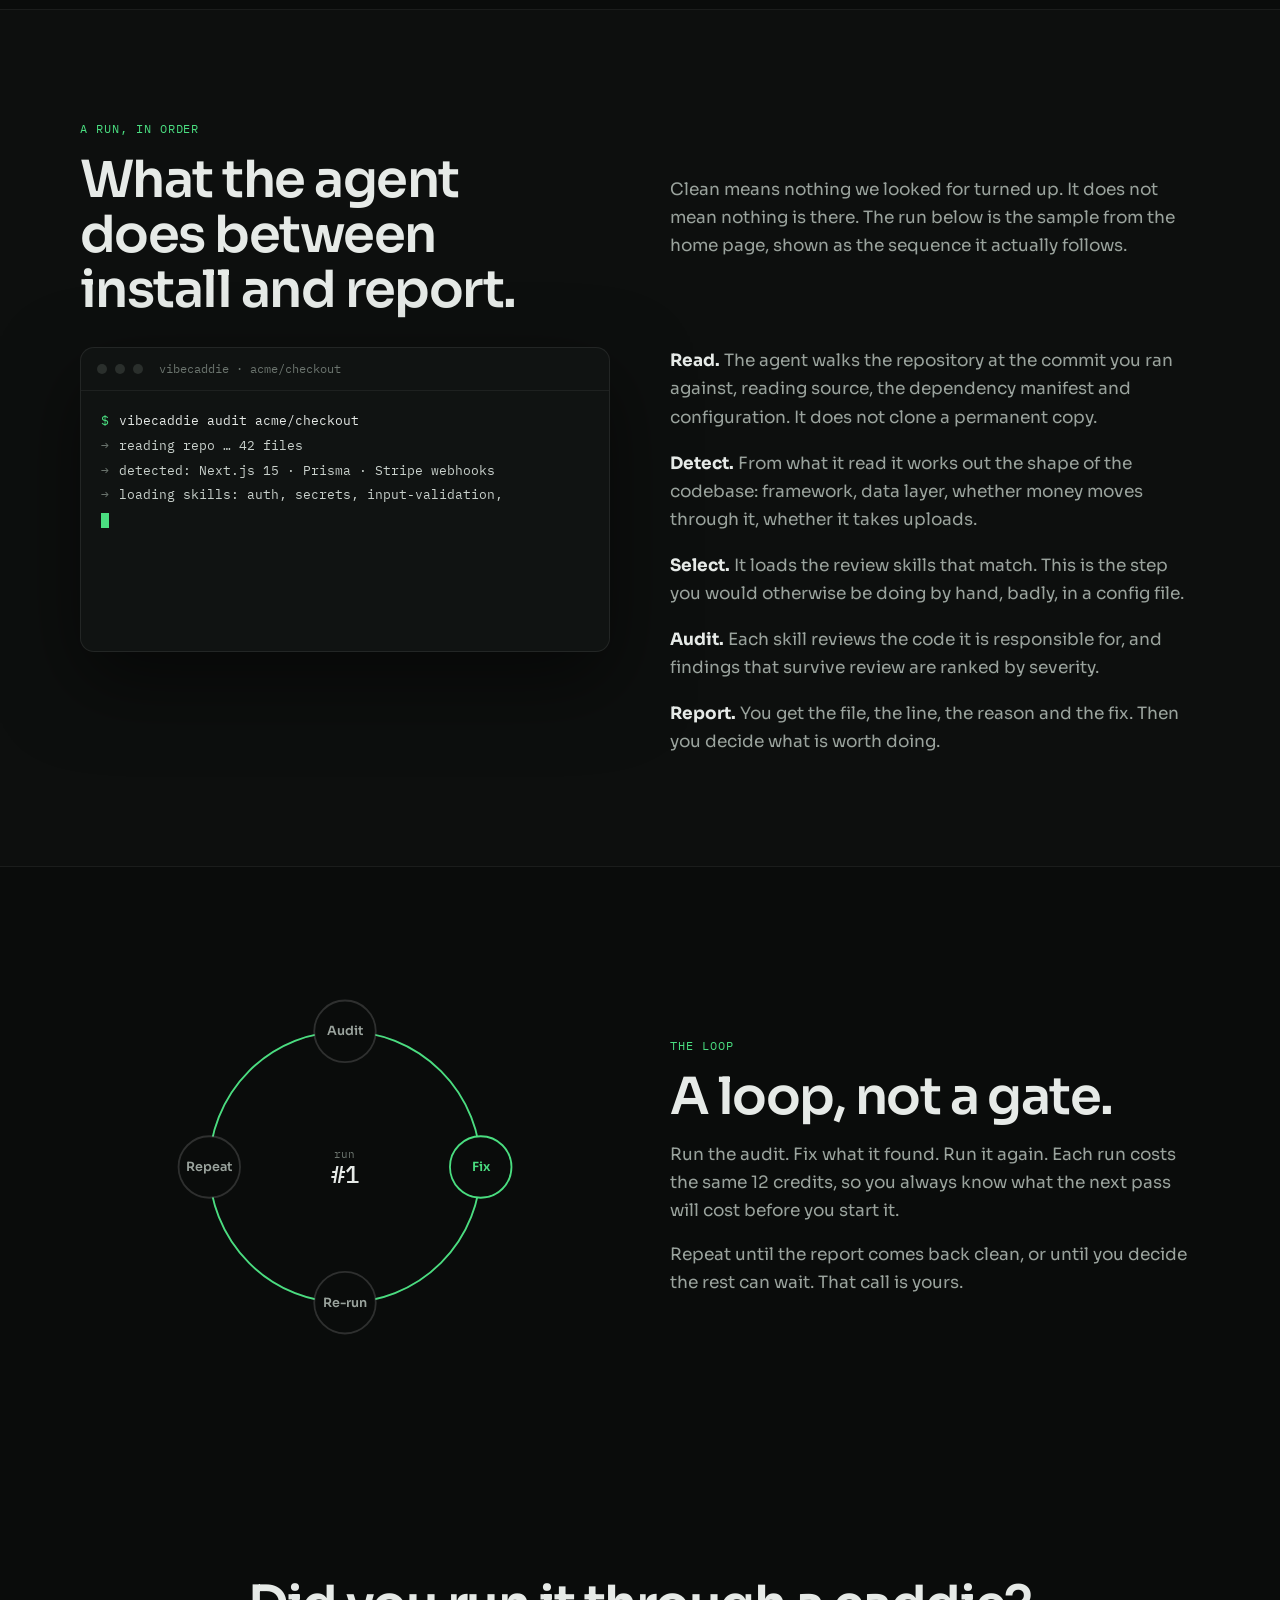
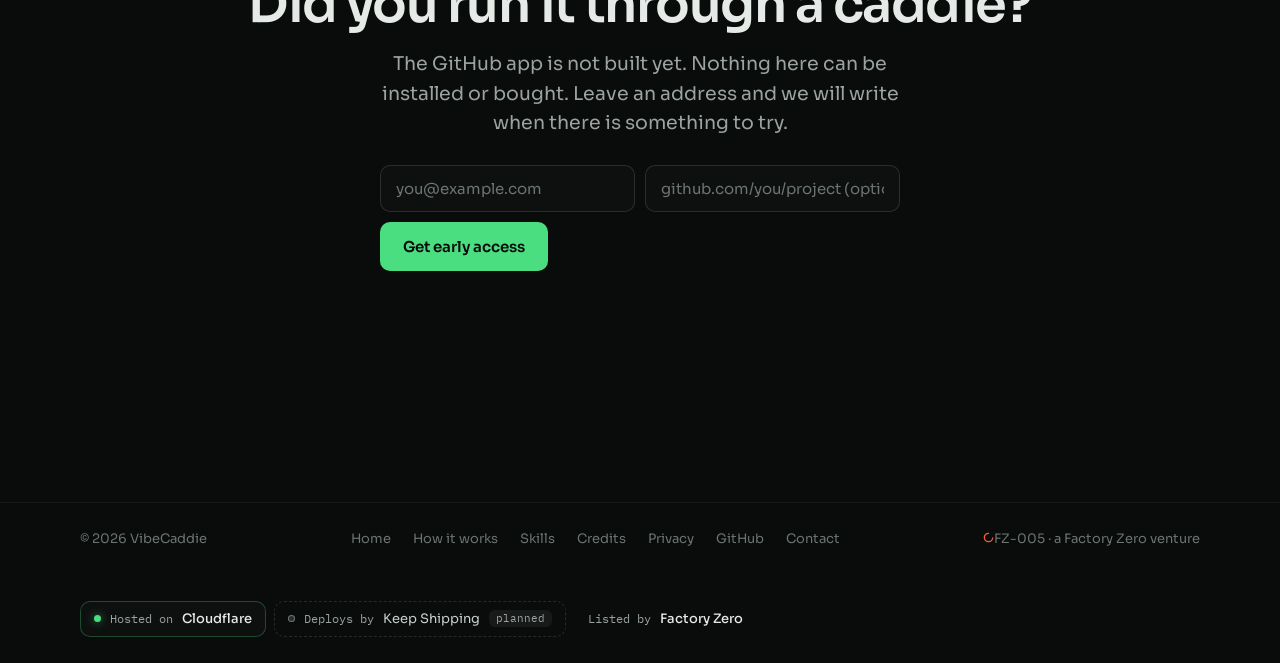
==== commit 488da0cb: "Built with: render the footer strip as labels styled for the site tools/built-with.py (identical acr" ====
--- a/how-it-works/index.html
+++ b/how-it-works/index.html
@@ -200,7 +200,11 @@
   </div>
   <div class="wrap foot-built">
     <!-- built-with:start -->
-    <p class="built-with">Deploys by <a href="https://keepshipping.run/">Keep Shipping</a> <span class="built-with__planned">(planned)</span> &middot; Hosted on <a href="https://www.cloudflare.com">Cloudflare</a> &middot; Listed by <a href="https://factory0.ventures/ventures/vibecaddie/">Factory Zero</a></p>
+    <ul class="built-with" aria-label="Built with">
+      <li class="bw"><span class="bw__role">Hosted on</span> <a class="bw__name" href="https://www.cloudflare.com">Cloudflare</a></li>
+      <li class="bw bw--planned"><span class="bw__role">Deploys by</span> <a class="bw__name" href="https://keepshipping.run/">Keep Shipping</a> <span class="bw__tag"><span class="bw__paren">(</span>planned<span class="bw__paren">)</span></span></li>
+      <li class="bw bw--source"><span class="bw__role">Listed by</span> <a class="bw__name" href="https://factory0.ventures/ventures/vibecaddie/">Factory Zero</a></li>
+    </ul>
     <!-- built-with:end -->
   </div>
 </footer>
--- a/assets/vc.css
+++ b/assets/vc.css
@@ -367,10 +367,35 @@
 .foot-nav { display: flex; gap: 22px; flex-wrap: wrap; }
 /* "Built with": generated from tools/built-with.json; planned ones say so. */
 .foot-built { padding-block: 0 26px; }
-.built-with { margin: 0; font-family: var(--mono); font-size: 11.5px; line-height: 1.8; color: var(--dim); overflow-wrap: anywhere; }
-.built-with a { color: var(--muted); text-decoration: underline; text-underline-offset: 3px; }
-.built-with a:hover { color: var(--green); }
-.built-with__planned { color: var(--dim); }
+/* Tags in the skill-tag style: panel tile, mono role, a lit green dot when live.
+   Planned ones are dashed and unlit with a `planned` note chip. Roles use
+   --muted, not --dim: --dim is under 4.5:1 at this size. The whole tag is the
+   link's hit area. */
+.built-with { display: flex; flex-wrap: wrap; gap: 8px; margin: 0; padding: 0; list-style: none; }
+.bw {
+  position: relative; display: inline-flex; align-items: center; flex-wrap: wrap; gap: 2px 9px;
+  min-height: 36px; max-width: 100%; padding: 6px 13px; border-radius: 10px;
+  border: 1px solid rgba(74,222,128,.28); background: var(--panel);
+  font-size: 13px; line-height: 1.35; transition: border-color .3s, background .3s;
+}
+.bw::before { content: ""; flex: none; width: 7px; height: 7px; border-radius: 50%; background: var(--green); box-shadow: 0 0 8px rgba(74,222,128,.6); }
+.bw__role { font-family: var(--mono); font-size: 11.5px; color: var(--muted); }
+.built-with .bw__name { color: var(--ink); font-weight: 500; overflow-wrap: anywhere; }
+.built-with .bw__name::after { content: ""; position: absolute; inset: -1px; border-radius: 10px; }
+.built-with .bw__name:focus-visible { outline: none; }
+.built-with .bw__name:focus-visible::after { outline: 2px solid var(--green); outline-offset: 3px; }
+.bw:hover { border-color: rgba(74,222,128,.55); background: var(--green-bg); }
+.built-with .bw:hover .bw__name { color: var(--green-lt); }
+.bw--planned { border: 1px dashed var(--line-3); background: transparent; }
+.bw--planned::before { background: #2a2f2c; box-shadow: inset 0 0 0 1px var(--dim); }
+.built-with .bw--planned .bw__name { color: var(--silver); font-weight: 400; }
+.bw--planned:hover { border-color: var(--muted); background: var(--panel); }
+.bw__tag { font-family: var(--mono); font-size: 11px; color: var(--muted); background: rgba(255,255,255,.06); border-radius: 6px; padding: 1px 7px; }
+.bw__paren { display: none; }
+.bw--source { border-color: transparent; background: transparent; }
+.bw--source::before { display: none; }
+.bw--source:hover { border-color: var(--line-3); background: transparent; }
+@media (prefers-reduced-motion: reduce) { .bw { transition: none; } }
 .subprocessors { margin: 18px 0 0; padding-left: 20px; display: grid; gap: 10px; color: var(--muted); line-height: 1.6; max-width: 760px; }
 .subprocessors a, .subprocessors__sister a { color: var(--green); }
 .subprocessors__sister { margin: 18px 0 0; color: var(--muted); line-height: 1.6; max-width: 760px; }
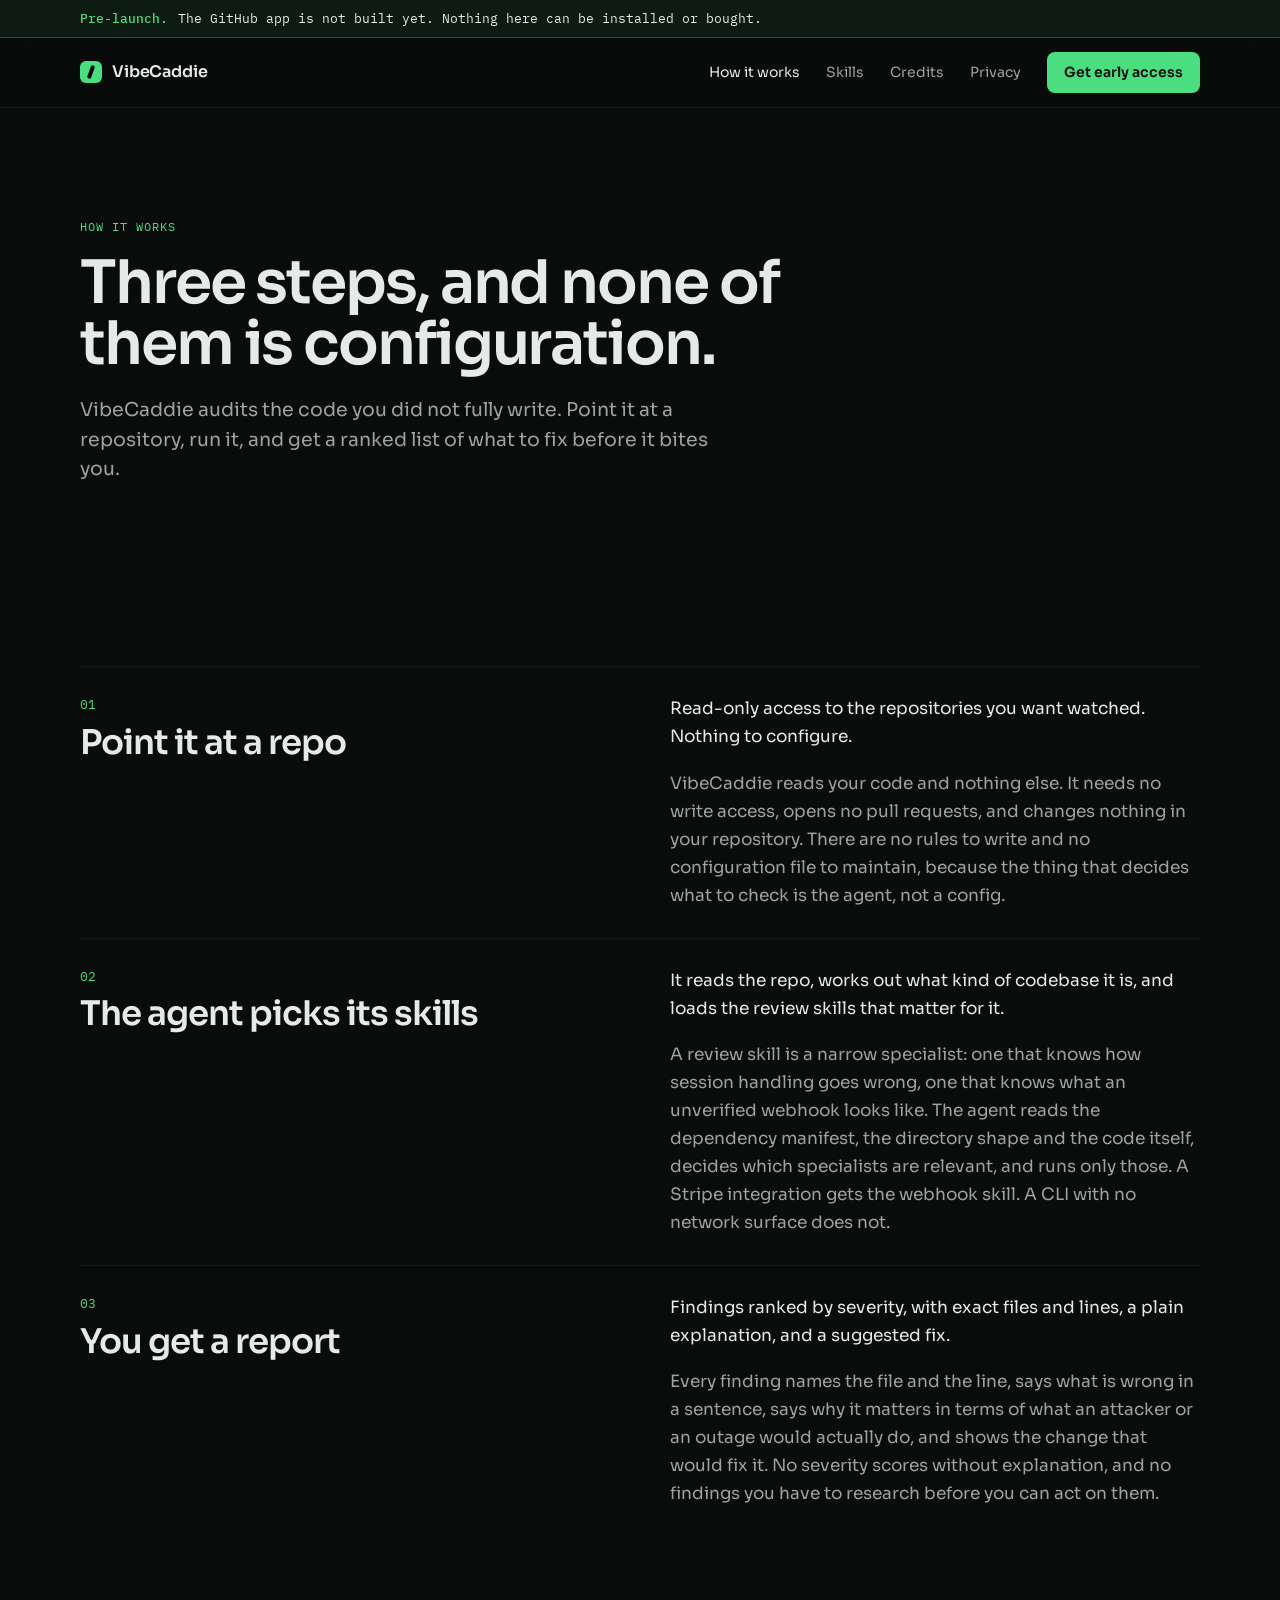
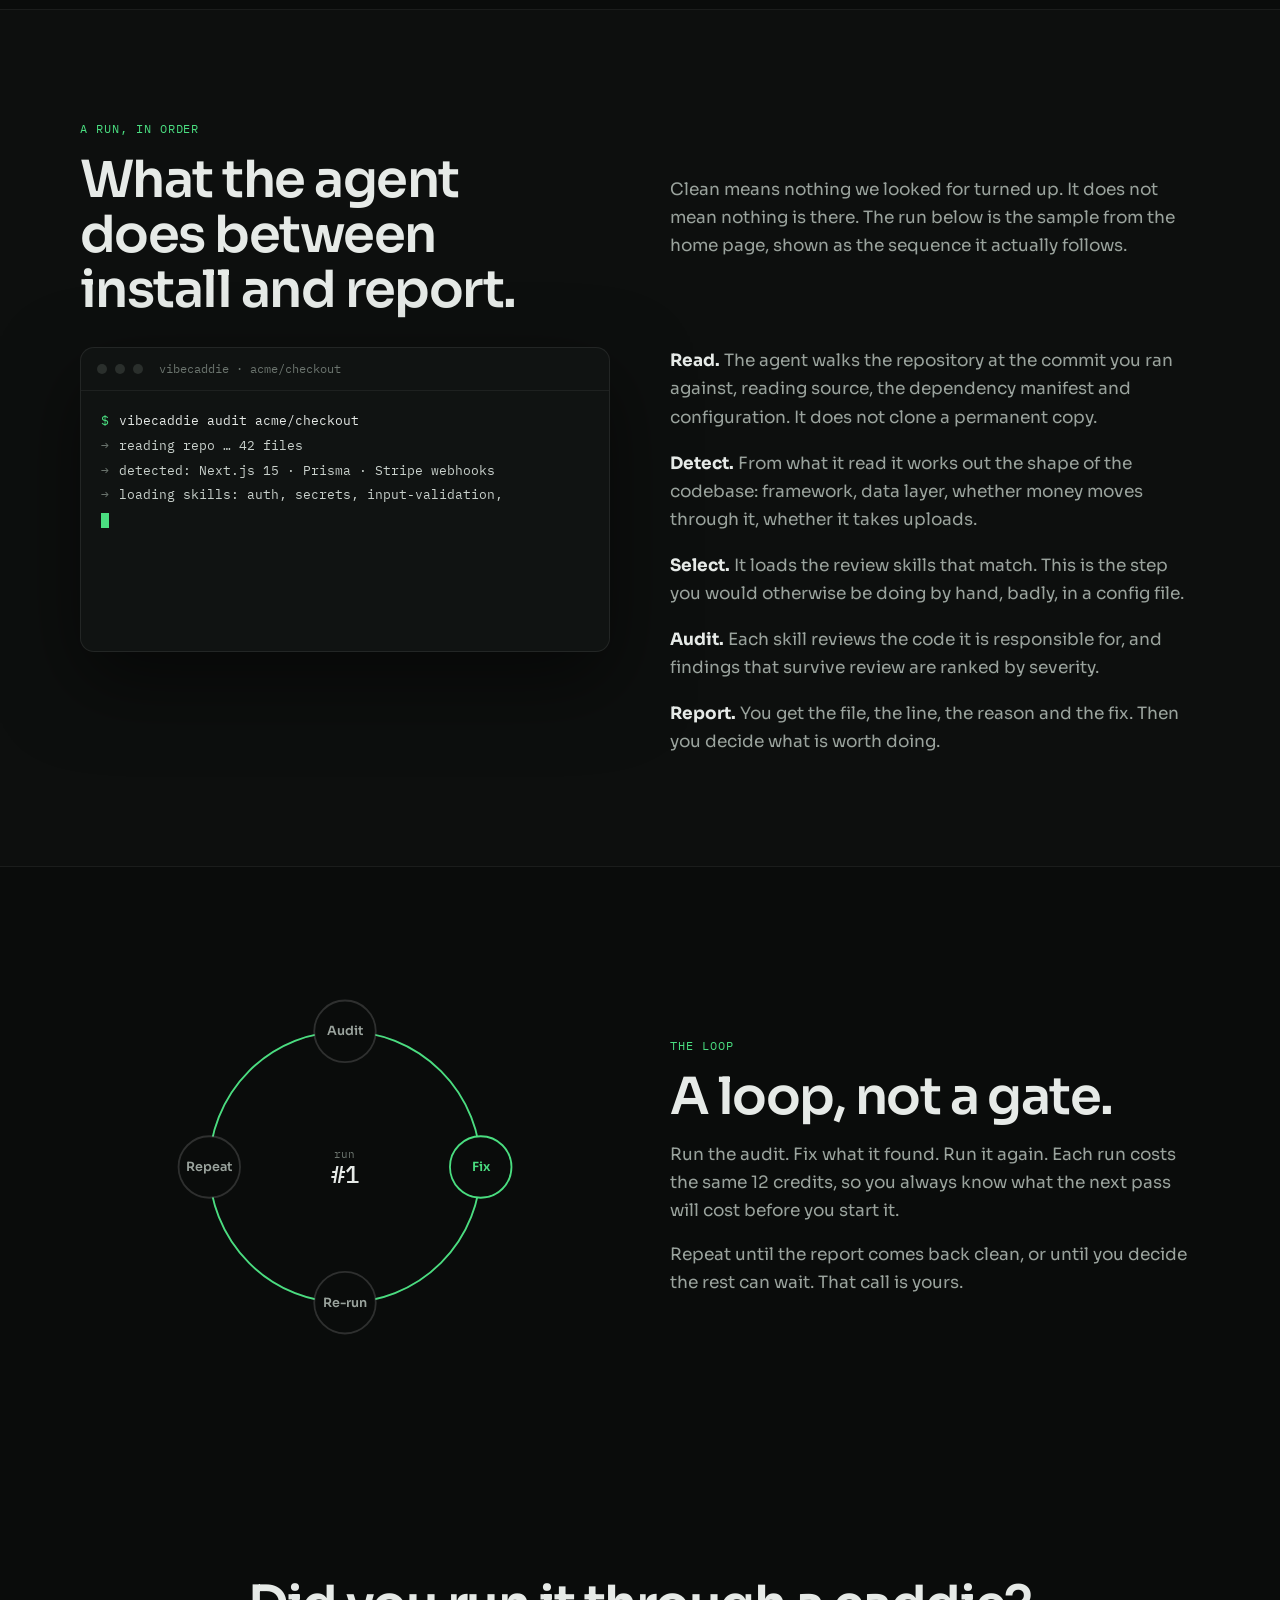
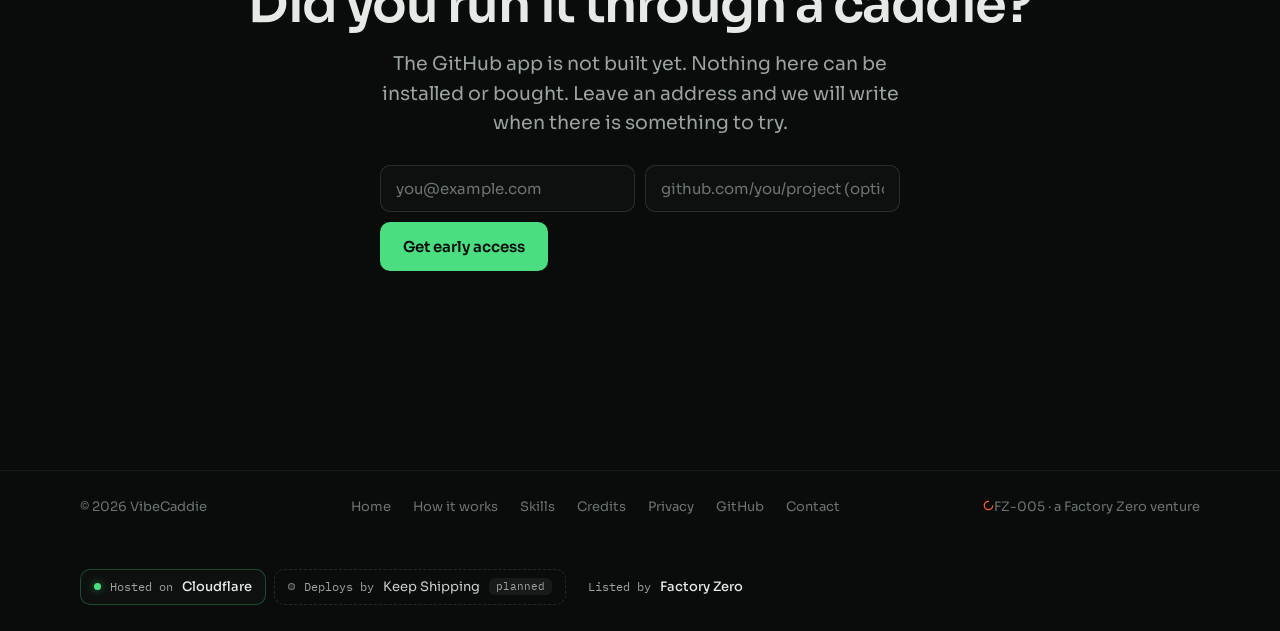
==== commit 69d711fd: "Early-access form: busy state, inline errors, and a "you're on the list" panel - The submit button s" ====
--- a/how-it-works/index.html
+++ b/how-it-works/index.html
@@ -172,15 +172,20 @@
   <h2>Did you run it through a caddie?</h2>
   <p class="lede" style="margin:18px auto 0;max-width:560px">The GitHub app is not built yet. Nothing here can be installed or bought. Leave an address and we will write when there is something to try.</p>
   <div style="display:flex;justify-content:center;margin-top:26px">
-<form class="ea" id="early-access-form" data-early-access data-fallback="contact@vibecaddie.com" method="post" action="/api/early-access">
+<form class="ea" id="early-access-form" data-early-access data-fallback="contact@vibecaddie.com" method="post" action="/api/early-access" novalidate>
   <div class="ea-row">
-    <input type="email" name="email" required autocomplete="email" placeholder="you@example.com" aria-label="Your email address">
+    <input type="email" name="email" required autocomplete="email" placeholder="you@example.com" aria-label="Your email address" aria-describedby="early-access-form-msg">
     <input type="text" name="repo" placeholder="github.com/you/project (optional)" aria-label="A repository you would point it at">
-    <button class="btn btn-primary" type="submit">Get early access</button>
+    <button class="btn btn-primary" type="submit"><span class="ea-spin" aria-hidden="true"></span><span data-label>Get early access</span></button>
   </div>
   <label class="hp" aria-hidden="true">Company <input type="text" name="company" tabindex="-1" autocomplete="off"></label>
-  <p class="ea-msg" role="status" aria-live="polite"></p>
-</form></div>
+  <p class="ea-msg err" id="early-access-form-msg" role="alert" hidden></p>
+</form>
+<div class="ea-done" data-ea-done role="status" aria-live="polite" tabindex="-1" hidden>
+  <p class="ea-done-h">You&rsquo;re on the list</p>
+  <p>We&rsquo;ll write to <strong data-done-email></strong> when there is something to try.</p>
+  <p class="ea-done-s">Signed up before? You&rsquo;re still on it &mdash; nothing more to do. <button type="button" class="ea-again" data-again>Use a different email</button></p>
+</div></div>
 </section>
 </main>
 
--- a/assets/vc.css
+++ b/assets/vc.css
@@ -360,6 +360,23 @@
 .ea-msg { margin-top: 12px; font-family: var(--mono); font-size: 13px; min-height: 20px; }
 .ea-msg.ok   { color: var(--green); }
 .ea-msg.err  { color: var(--warning); }
+.ea[hidden], .ea-msg[hidden], .ea-done[hidden] { display: none; }
+.ea-msg { overflow-wrap: anywhere; }
+.ea input[aria-invalid="true"] { border-color: var(--warning); }
+.ea button[type="submit"] { display: inline-flex; align-items: center; justify-content: center; gap: 9px; }
+.ea button[aria-busy="true"] { cursor: progress; opacity: .75; }
+.ea-spin { display: none; width: 14px; height: 14px; border: 2px solid currentColor; border-right-color: transparent; border-radius: 50%; animation: ea-spin .7s linear infinite; }
+.ea button[aria-busy="true"] .ea-spin { display: inline-block; }
+@keyframes ea-spin { to { transform: rotate(360deg); } }
+@media (prefers-reduced-motion: reduce) { .ea-spin { animation: none; border-right-color: currentColor; opacity: .6; } }
+.ea-done { max-width: 520px; text-align: left; padding: 22px 24px; border: 1px solid var(--green-dim); border-radius: 14px; background: var(--green-bg); color: var(--ink); font-size: 15px; line-height: 1.6; }
+.ea-done:focus { outline: 2px solid var(--green); outline-offset: 3px; }
+.ea-done p { margin: 0 0 10px; }
+.ea-done p:last-child { margin: 0; }
+.ea-done strong { color: var(--green); font-weight: 600; overflow-wrap: anywhere; }
+.ea-done-h { font-family: var(--mono); font-size: 12px; letter-spacing: .1em; text-transform: uppercase; color: var(--green); }
+.ea-done-s { font-family: var(--mono); font-size: 12.5px; color: var(--muted); }
+.ea-again { background: none; border: 0; padding: 0; font: inherit; color: var(--ink); text-decoration: underline; text-underline-offset: 3px; cursor: pointer; }
 
 /* ── footer ────────────────────────────────────────────────── */
 .foot { border-top: 1px solid var(--line-2); margin-top: clamp(48px, 7vw, 90px); }
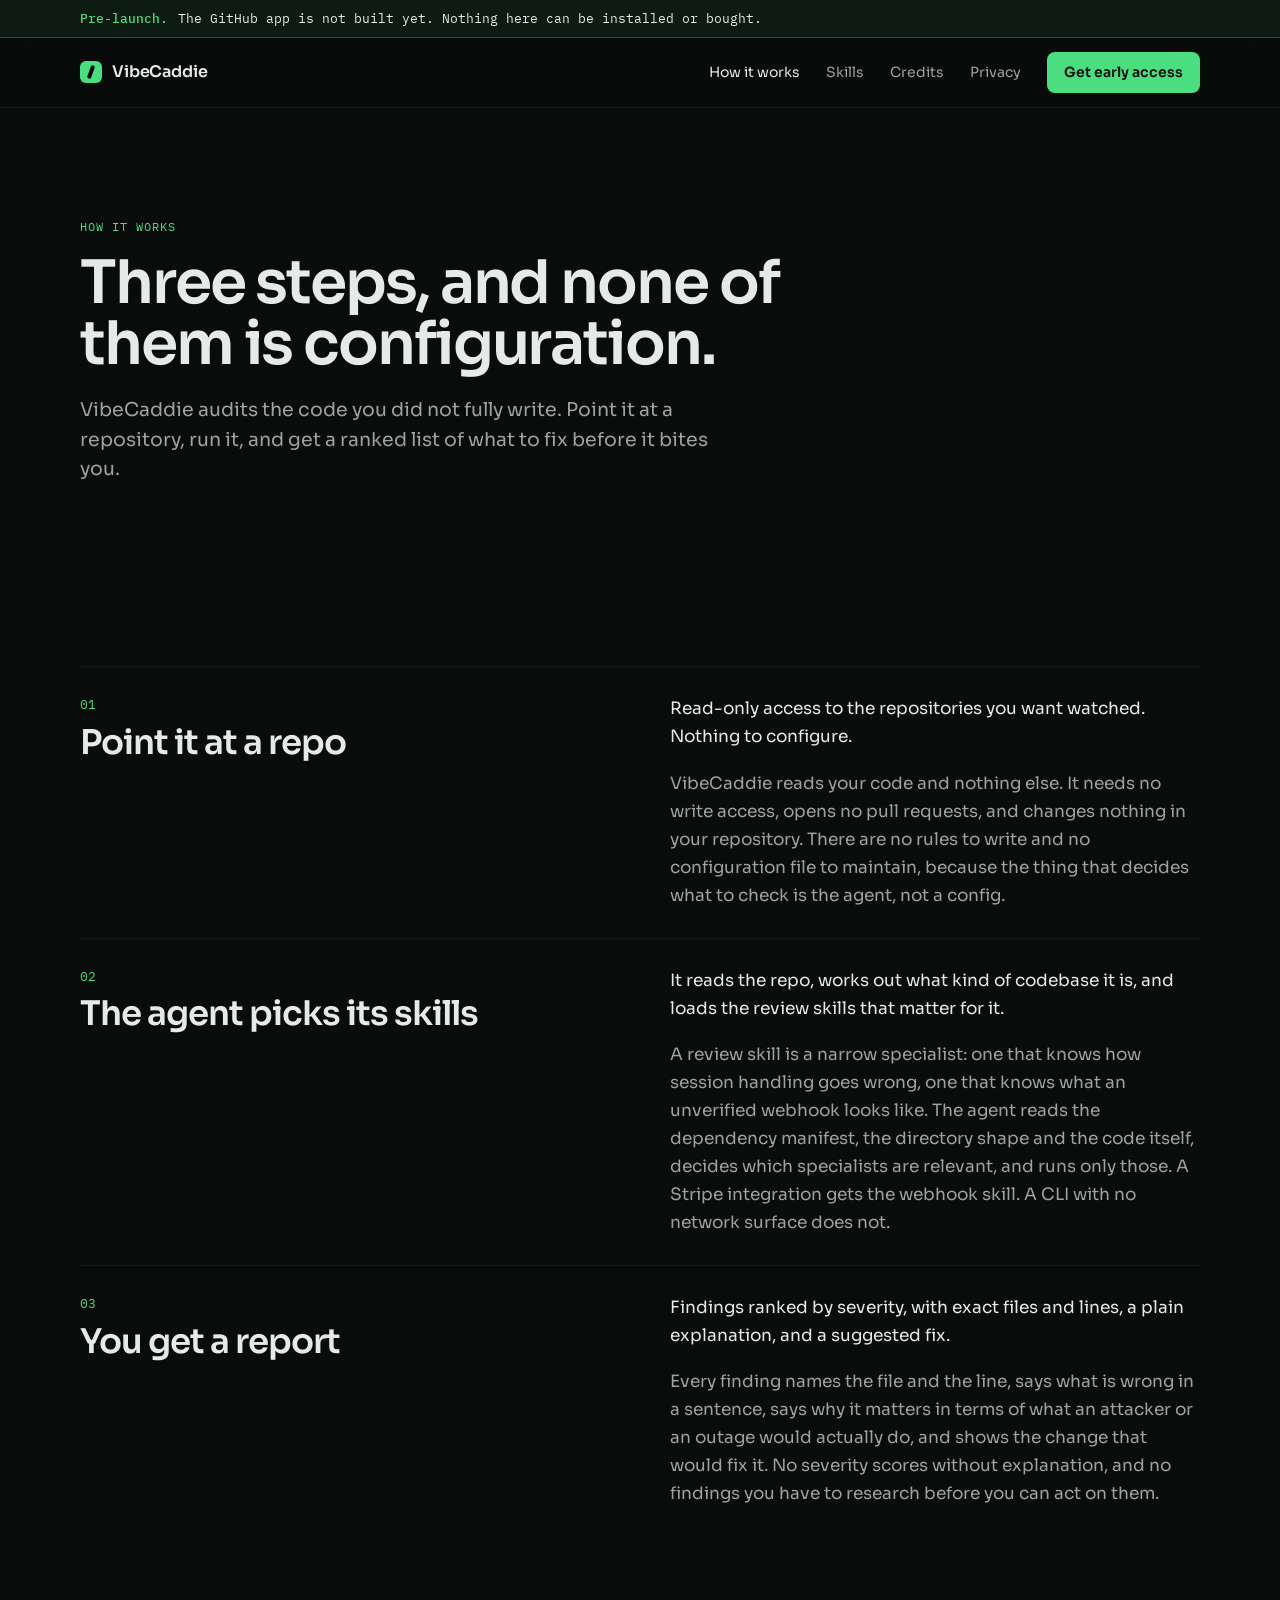
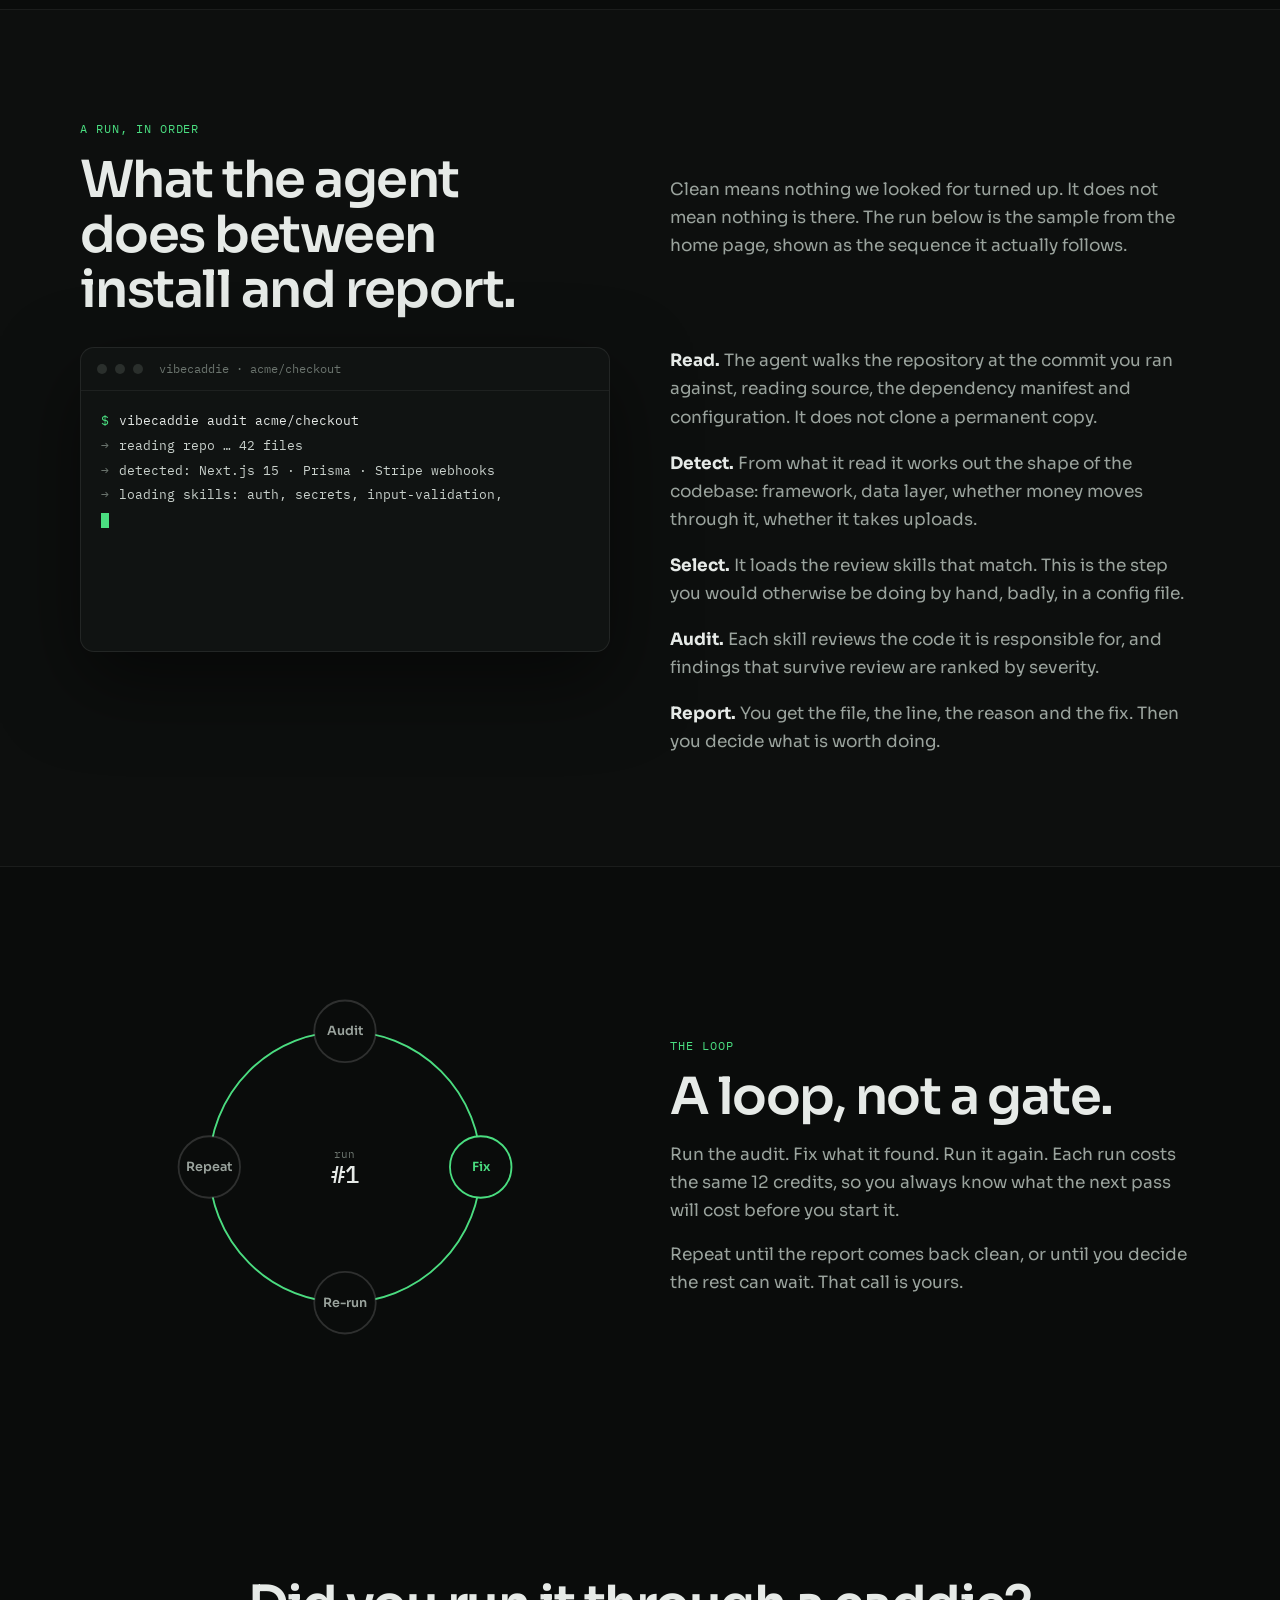
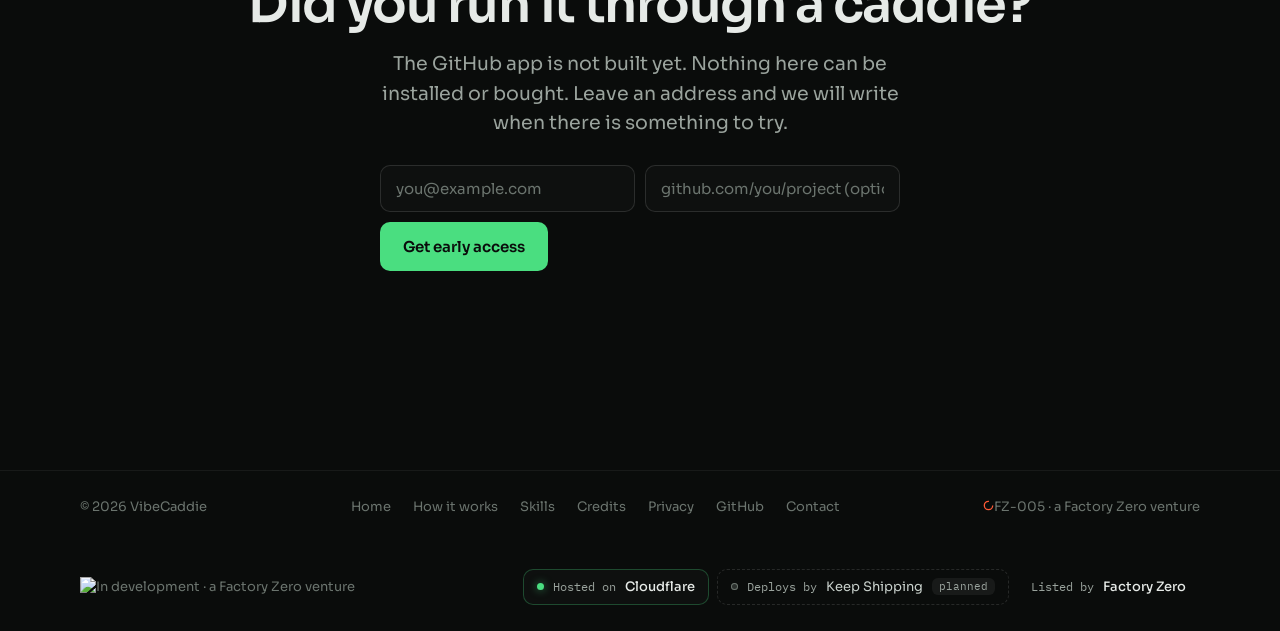
==== commit 774b397b: "Copy: match the site to what ships today; Factory Zero status badge Co-authored-by: Colonizer Settle" ====
--- a/how-it-works/index.html
+++ b/how-it-works/index.html
@@ -204,6 +204,7 @@
     <span class="fz-credit"><a href="https://factory0.ventures" rel="noopener"><svg class="fz-ring" viewBox="0 0 16 16" width="11" height="11" aria-hidden="true" focusable="false"><circle cx="8" cy="8" r="6.1" fill="none" stroke="#FF5A36" stroke-width="1.9" stroke-dasharray="28.7 9.6"/></svg><span>FZ-005 &middot; a Factory Zero venture</span></a></span>
   </div>
   <div class="wrap foot-built">
+    <a href="https://factory0.ventures/ventures/vibecaddie/"><img src="https://factory0.ventures/badge/vibecaddie.svg" alt="In development · a Factory Zero venture" height="22"></a>
     <!-- built-with:start -->
     <ul class="built-with" aria-label="Built with">
       <li class="bw"><span class="bw__role">Hosted on</span> <a class="bw__name" href="https://www.cloudflare.com">Cloudflare</a></li>
